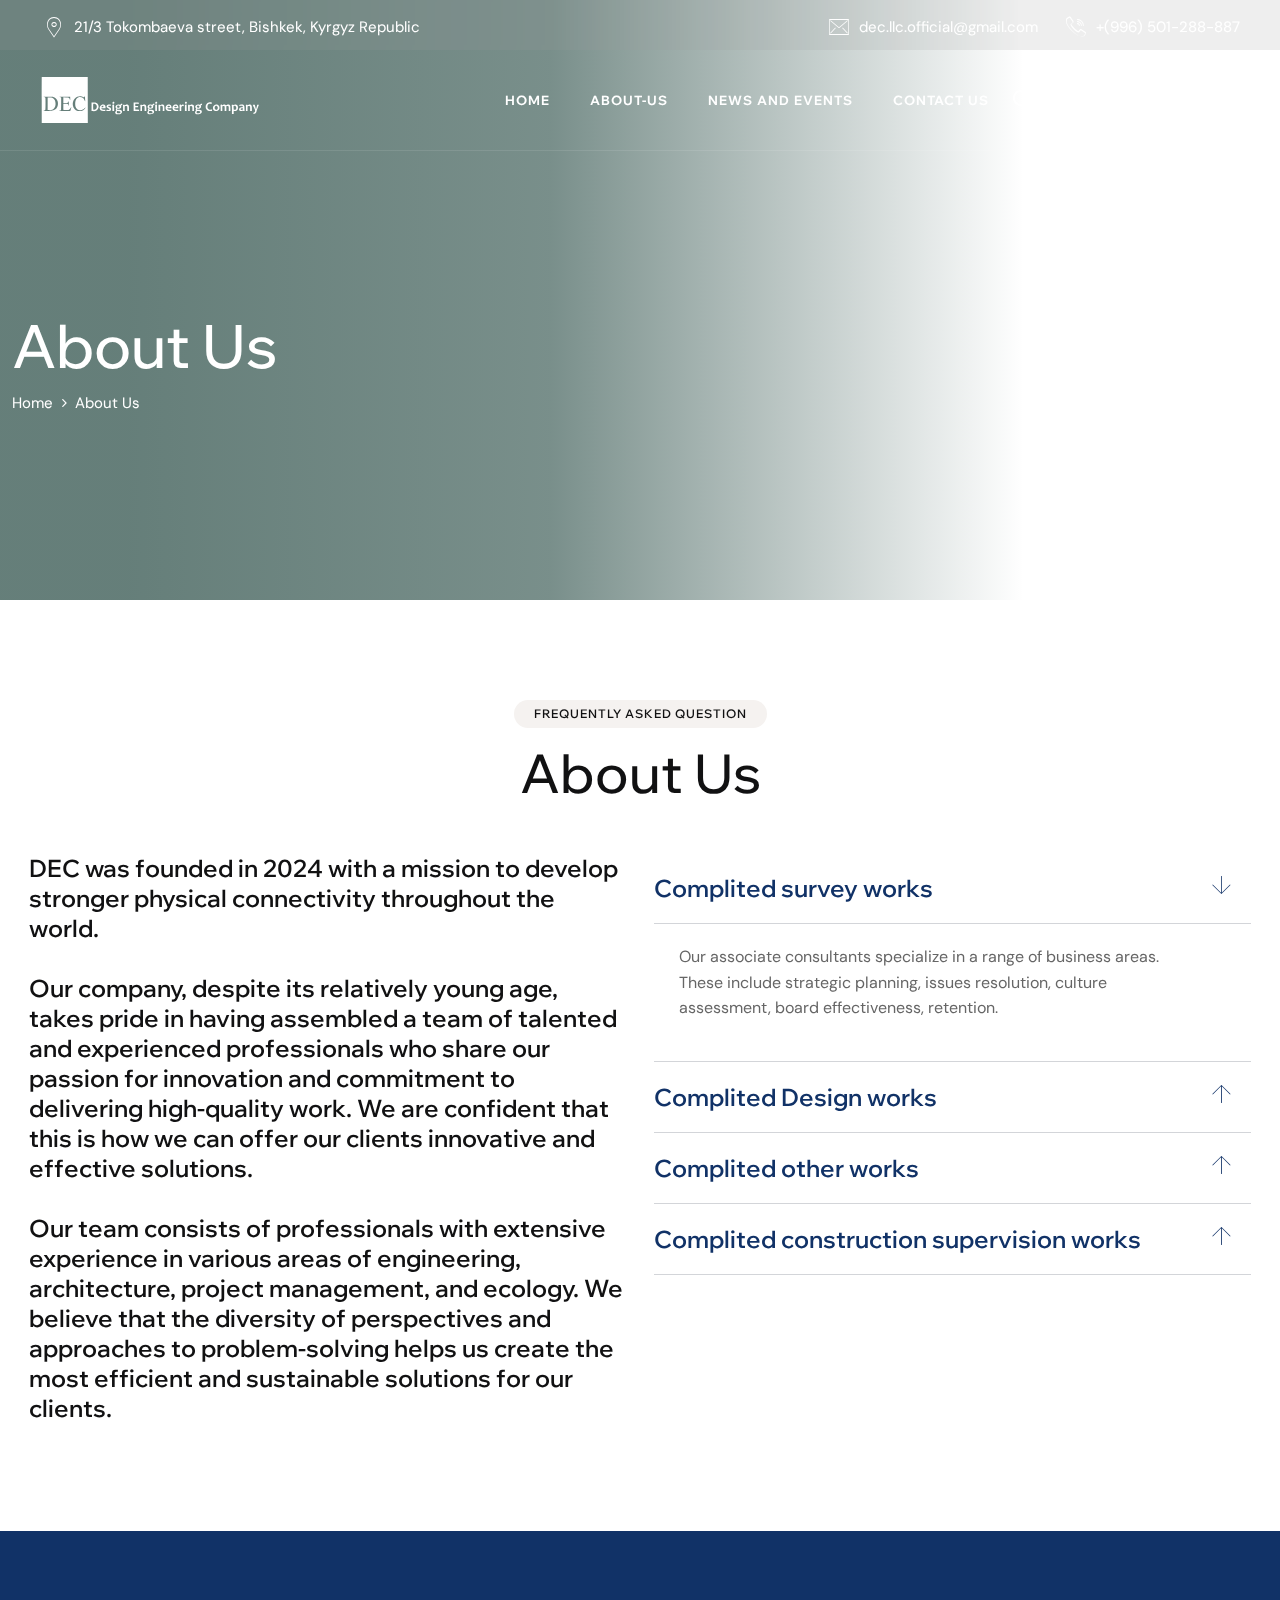
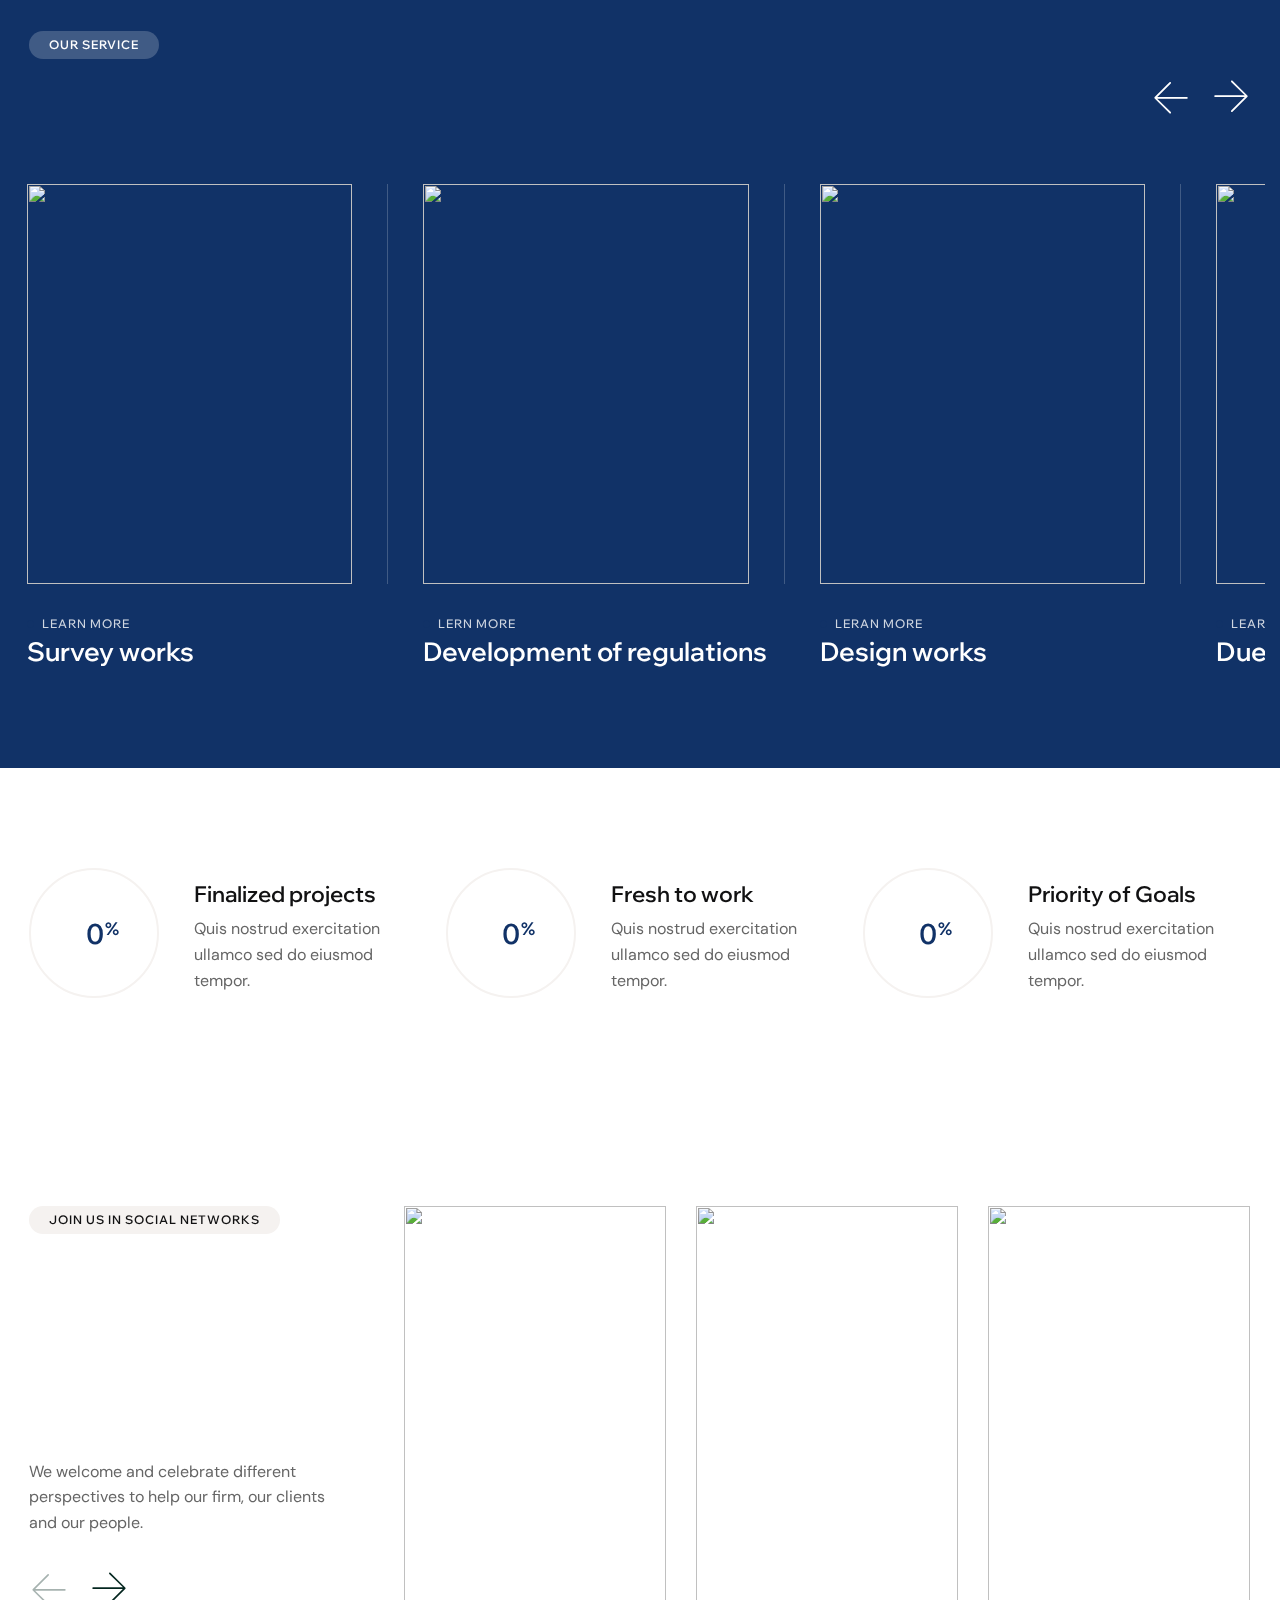
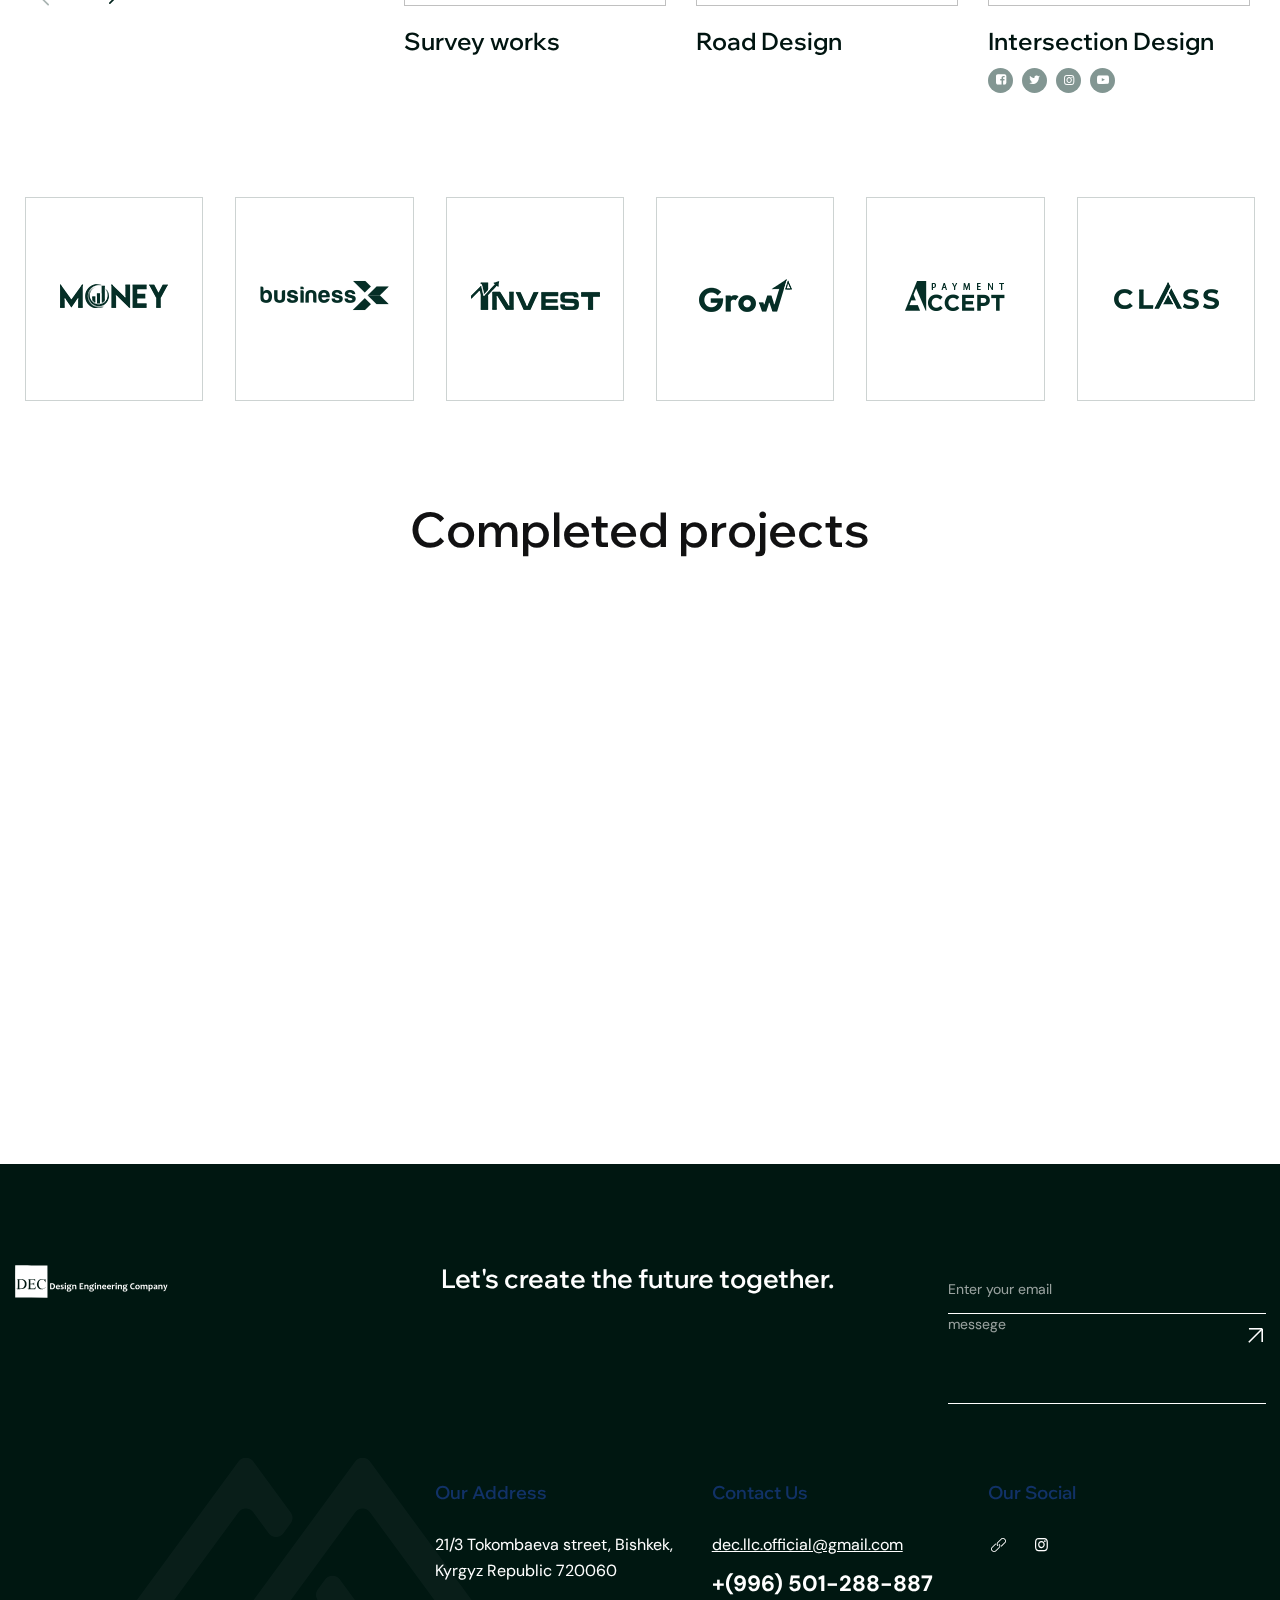
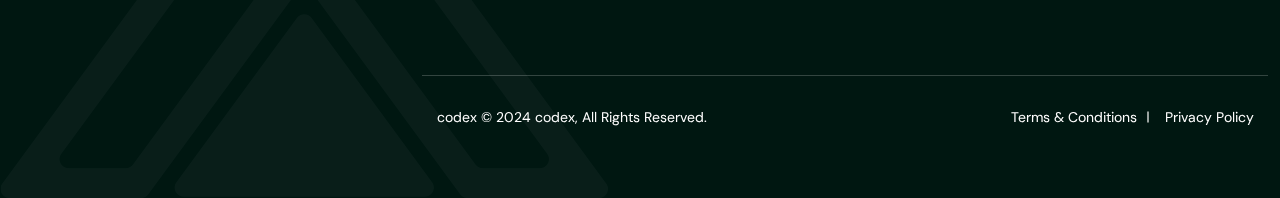
==== about-us.html @ 2e9004ec "sex" ====
<!doctype html>
<html class="no-js" lang="en">

<head>
	<meta charset="utf-8">
	<meta http-equiv="x-ua-compatible" content="ie=edge">
	<title>About Us</title>
	<meta name="robots" content="noindex, follow">
	<meta name="description" content="">
	<meta name="viewport" content="width=device-width, initial-scale=1, shrink-to-fit=no">
	<!-- Favicon -->
	<link rel="shortcut icon" type="image/x-icon" href="images/fevicon.png">
	<!-- CSS
         ============================================ -->
	<!-- Bootstrap CSS -->
	<link rel="stylesheet" href="css/bootstrap.min.css">
	<!-- Fontawesome -->
	<link rel="stylesheet" href="css/fontawesome.css">
	<!-- Flaticon -->
	<link rel="stylesheet" href="css/flaticon.css">
	<!-- optico Icons -->
	<link rel="stylesheet" href="css/pbminfotech-base-icons.css">
	<!-- Themify Icons -->
	<link rel="stylesheet" href="css/themify-icons.css">
	<!-- Slick -->
	<link rel="stylesheet" href="css/swiper.min.css">
	<!-- Magnific -->
	<link rel="stylesheet" href="css/magnific-popup.css">
	<!-- AOS -->
	<link rel="stylesheet" href="css/aos.css">
	<!-- Shortcode CSS -->
	<link rel="stylesheet" href="css/shortcode.css">
	<!-- Base CSS -->
	<link rel="stylesheet" href="css/base.css">
	<!-- Style CSS -->
	<link rel="stylesheet" href="css/style.css">
	<!-- Responsive CSS -->
	<link rel="stylesheet" href="css/responsive.css">
</head>

<body>
	<!-- Page Wrapper -->
	<div class="page-wrapper">

		<!-- Header Main Area -->
		<header class="site-header header-style-1">
			<div class="pbmit-header-overlay">
				<div class="pbmit-pre-header-wrapper pbmit-text-color-white">
					<div class="container-fluid">
						<div class="d-flex justify-content-between">
							<div class="pbmit-pre-header-left">
								<ul class="pbmit-contact-info">
									<li><i class="pbmit-base-icon-placeholder"></i>21/3 Tokombaeva street,
										Bishkek, Kyrgyz Republic </li>
								</ul>
							</div>
							<div class="pbmit-pre-header-right">
								<ul class="pbmit-contact-info">
									<li><i class="pbmit-base-icon-email"></i>dec.llc.official@gmail.com</li>
									<li><i class="pbmit-base-icon-call"></i>+(996) 501-288-887</li>
								</ul>
							</div>
						</div>
					</div>
				</div>
				<div class="pbmit-main-header-area">
					<div class="container-fluid">
						<div class="pbmit-header-content d-flex align-items-center justify-content-between">
							<div class="site-branding">
								<h1 class="site-title">
									<a href="index.html">
										<img class="logo-img" src="images/white-logo.svg" alt="Capigo">
										<img class="pbmit-responsive-logo" src="images/dark-logo.svg" alt="Capigo">
									</a>
								</h1>
							</div>
							<div class="pbmit-menuarea d-flex align-items-center">
								<div class="site-navigation">
									<nav class="main-menu navbar-expand-xl navbar-light">
										<div class="navbar-header">
											<!-- Toggle Button -->
											<button class="navbar-toggler" type="button">
												<i class="pbmit-base-icon-menu-1"></i>
											</button>
										</div>
										<div class="pbmit-mobile-menu-bg"></div>
										<div class="collapse navbar-collapse clearfix show" id="pbmit-menu">
											<div class="pbmit-menu-wrap">
												<span class="closepanel">
													<i class="pbmit-base-icon-close-circular-button-symbol"></i>
												</span>
												<ul class="navigation clearfix">
													<li>
														<a href="index.html">Home</a>
													</li>
													<li>
														<a href="about-us.html">about-us</a>
													</li>

													<li>
														<a href="index.html#">
															News and Events

														</a>
													</li>

													<li><a href="contact-us.html">Contact Us</a></li>
												</ul>
											</div>
										</div>
									</nav>
								</div>
								<div class="pbmit-right-box d-flex align-items-center">
									<div class="pbmit-header-search-btn">
										<a href="about-us.html#"><i class=" pbmit-base-icon-search-1"></i></a>
									</div>
									<div class="pbmit-button-box">
										<div class="pbmit-header-button">
											<div class="pbmit-svg-btn pbmit-ihbox-btn">
												<a href="contact-us.html" class="pbmit-btn pbmit-btn-outline">
													<span class="pbmit-header-button-text">
														Get In Touch
														<svg class="pbmit-svg-arrow" xmlns="http://www.w3.org/2000/svg"
															xmlns:xlink="http://www.w3.org/1999/xlink" x="0px" y="0px"
															width="10" height="19" viewBox="0 0 19 19"
															xml:space="preserve">
															<line x1="1" y1="18" x2="17.8" y2="1.2"></line>
															<line x1="1.2" y1="1" x2="18" y2="1"></line>
															<line x1="18" y1="17.8" x2="18" y2="1"></line>
														</svg>
													</span>
												</a>
											</div>
										</div>
									</div>
								</div>
							</div>
						</div>
					</div>
				</div>
			</div>
		</header>
		<!-- Header Main Area End Here -->

		<!-- Title Bar -->
		<div class="pbmit-title-bar-wrapper">
			<div class="container">
				<div class="pbmit-title-bar-content">
					<div class="pbmit-title-bar-content-inner">
						<h1 class="pbmit-tbar-title"> About Us</h1>
						<div class="pbmit-breadcrumb">
							<div class="pbmit-breadcrumb-inner">
								<span><a title="" href="about-us.html#" class="home"><span>Home</span></a></span>
								<span class="sep">
									<i class="pbmit-base-icon-angle-right"></i>
								</span>
								<span><span class="post-root post post-post current-item"> About Us</span></span>
							</div>
						</div>
					</div>
				</div>
			</div>
		</div>
		<!-- Title Bar End-->

		<!-- Page Content -->
		<div class="page-content">

			<!-- Ihbox -->
			<section class="section-lgx">
				<div class="container">
					<div class="pbmit-heading-subheading animation-style2 text-center">
						<h4 class="pbmit-subtitle">Frequently Asked Question</h4>
						<h2 class="pbmit-title">About Us
						</h2>
					</div>
					<div class="row">
						<div class="col-md-12 col-xl-6">
							<h5>
								DEC was founded in 2024 with a mission to develop stronger physical connectivity
								throughout the world.
								<br>
								<br>
								Our company, despite its relatively young age, takes pride in having assembled a team of
								talented and experienced professionals who share our passion for innovation and
								commitment to delivering high-quality work. We are confident that this is how we can
								offer our clients innovative and effective solutions.
								<br>
								<br>
								Our team consists of professionals with extensive experience in various areas of
								engineering, architecture, project management, and ecology. We believe that the
								diversity of perspectives and approaches to problem-solving helps us create the most
								efficient and sustainable solutions for our clients.

							</h5>
						</div>
						<div class="col-md-12 col-xl-6">
							<div class="accordion" id="accordionExample1">
								<div class="accordion-item active">
									<h2 class="accordion-header" id="heading1">
										<button class="accordion-button collapsed" type="button"
											data-bs-toggle="collapse" data-bs-target="#collapse1" aria-expanded="false"
											aria-controls="collapse1">
											<span class="pbmit-accordion-icon pbmit-accordion-icon-right">
												<span class="pbmit-accordion-icon-closed">
													<i class="pbmit-capigo-icon pbmit-capigo-icon-up-arrow"></i>
												</span>
												<span class="pbmit-accordion-icon-opened">
													<i
														class="pbmit-capigo-icon pbmit-capigo-icon-thin-download-arrow"></i>
												</span>
											</span>
											<span class="pbmit-accordion-title">
												Complited survey works
											</span>
										</button>
									</h2>
									<div id="collapse1" class="accordion-collapse collapse show"
										aria-labelledby="heading1" data-bs-parent="#accordionExample1">
										<div class="accordion-body">
											Our associate consultants specialize in a range of business areas. These
											include strategic planning, issues resolution, culture assessment, board
											effectiveness, retention.
										</div>
									</div>
								</div>
								<div class="accordion-item">
									<h2 class="accordion-header" id="heading2">
										<button class="accordion-button collapsed" type="button"
											data-bs-toggle="collapse" data-bs-target="#collapse2" aria-expanded="false"
											aria-controls="collapse2">
											<span class="pbmit-accordion-icon pbmit-accordion-icon-right">
												<span class="pbmit-accordion-icon-closed">
													<i class="pbmit-capigo-icon pbmit-capigo-icon-up-arrow"></i>
												</span>
												<span class="pbmit-accordion-icon-opened">
													<i
														class="pbmit-capigo-icon pbmit-capigo-icon-thin-download-arrow"></i>
												</span>
											</span>
											<span class="pbmit-accordion-title">
												Complited Design works
											</span>
										</button>
									</h2>
									<div id="collapse2" class="accordion-collapse collapse" aria-labelledby="heading2"
										data-bs-parent="#accordionExample1">
										<div class="accordion-body">
											Our associate consultants specialize in a range of business areas. These
											include strategic planning, issues resolution, culture assessment, board
											effectiveness, retention.
										</div>
									</div>
								</div>
								<div class="accordion-item">
									<h2 class="accordion-header" id="heading3">
										<button class="accordion-button collapsed" type="button"
											data-bs-toggle="collapse" data-bs-target="#collapse3" aria-expanded="false"
											aria-controls="collapse3">
											<span class="pbmit-accordion-icon pbmit-accordion-icon-right">
												<span class="pbmit-accordion-icon-closed">
													<i class="pbmit-capigo-icon pbmit-capigo-icon-up-arrow"></i>
												</span>
												<span class="pbmit-accordion-icon-opened">
													<i
														class="pbmit-capigo-icon pbmit-capigo-icon-thin-download-arrow"></i>
												</span>
											</span>
											<span class="pbmit-accordion-title">

												Complited other works </span>
										</button>
									</h2>
									<div id="collapse3" class="accordion-collapse collapse" aria-labelledby="heading3"
										data-bs-parent="#accordionExample1">
										<div class="accordion-body">
											Our associate consultants specialize in a range of business areas. These
											include strategic planning, issues resolution, culture assessment, board
											effectiveness, retention.
										</div>
									</div>
								</div>
								<div class="accordion-item">
									<h2 class="accordion-header" id="heading4">
										<button class="accordion-button collapsed" type="button"
											data-bs-toggle="collapse" data-bs-target="#collapse4" aria-expanded="false"
											aria-controls="collapse4">
											<span class="pbmit-accordion-icon pbmit-accordion-icon-right">
												<span class="pbmit-accordion-icon-closed">
													<i class="pbmit-capigo-icon pbmit-capigo-icon-up-arrow"></i>
												</span>
												<span class="pbmit-accordion-icon-opened">
													<i
														class="pbmit-capigo-icon pbmit-capigo-icon-thin-download-arrow"></i>
												</span>
											</span>
											<span class="pbmit-accordion-title">

												Complited construction supervision works </span>
										</button>
									</h2>
									<div id="collapse4" class="accordion-collapse collapse" aria-labelledby="heading4"
										data-bs-parent="#accordionExample1">
										<div class="accordion-body">
											Our associate consultants specialize in a range of business areas. These
											include strategic planning, issues resolution, culture assessment, board
											effectiveness, retention.
										</div>
									</div>
								</div>
							</div>
						</div>
					</div>
				</div>
			</section>
			<!-- Ihbox end -->

			<!-- About -->

			<!-- About end -->

			<!-- Service Start -->
			<section class="section-lgx pbmit-bg-color-blackish overflow-hidden">
				<div class="container pbmit-col-stretched-yes pbmit-col-right">
					<div class="row align-items-center">
						<div class="col-md-8 col-xl-6">
							<div class="pbmit-heading-subheading pbmit-text-color-white animation-style2">
								<h4 class="pbmit-subtitle">Our Service</h4>
								<h2 class="pbmit-title">What do we do?</h2>
							</div>
						</div>
						<div class="col-md-4 col-xl-6">
							<div class="service-one-arrow swiper-btn-custom d-flex flex-row-reverse"></div>
						</div>
					</div>
					<div class="pbmit-col-stretched-right">
						<div class="swiper-slider" data-arrows-class="service-one-arrow" data-loop="true"
							data-autoplay="true" data-dots="false" data-arrows="true" data-columns="3.2"
							data-margin="30" data-effect="slide">
							<div class="swiper-wrapper">
								<!-- Slide1 -->
								<article class="pbmit-service-style-1 swiper-slide">
									<div class="pbminfotech-post-item">
										<div class="pbminfotech-service-content">
											<div class="pbmit-featured-img-wrapper">
												<div class="pbmit-featured-wrapper">
													<img src="https://images.squarespace-cdn.com/content/v1/65e5aaad1cdc651ab192ca0a/c4977d37-cef2-4e46-b723-6b17049ad46b/42b761d6646d6314b3f7b877319e10d2.jpg?format=1500w"
														class="img-fluid" alt="">
												</div>
											</div>
											<div class="pbminfotech-box-content">
												<div class="pbmit-service-icon-wrapper">
													<i class="pbmit-capigo-icon pbmit-capigo-icon-global"></i>
												</div>
												<div class="pbmit-serv-cat">
													<a href="services.html" rel="tag">learn more</a>
												</div>
												<h3 class="pbmit-service-title">
													<a href="service-detail.html">Survey works</a>
												</h3>
											</div>
										</div>
									</div>
								</article>
								<!-- Slide2 -->
								<article class="pbmit-service-style-1 swiper-slide">
									<div class="pbminfotech-post-item">
										<div class="pbminfotech-service-content">
											<div class="pbmit-featured-img-wrapper">
												<div class="pbmit-featured-wrapper">
													<img src="https://images.squarespace-cdn.com/content/v1/65e5aaad1cdc651ab192ca0a/303714a6-5361-4008-bbf8-dabde7263a89/%D0%A1%D0%BD%D0%B8%D0%BC%D0%BE%D0%BA.JPG?format=1500w"
														class="img-fluid" alt="">
												</div>
											</div>
											<div class="pbminfotech-box-content">
												<div class="pbmit-service-icon-wrapper">
													<i class="pbmit-capigo-icon pbmit-capigo-icon-global"></i>
												</div>
												<div class="pbmit-serv-cat">
													<a href="services.html" rel="tag">lern more</a>
												</div>
												<h3 class="pbmit-service-title">
													<a href="service-detail.html">Development of regulations</a>
												</h3>
											</div>
										</div>
									</div>
								</article>
								<!-- Slide3 -->
								<article class="pbmit-service-style-1 swiper-slide">
									<div class="pbminfotech-post-item">
										<div class="pbminfotech-service-content">
											<div class="pbmit-featured-img-wrapper">
												<div class="pbmit-featured-wrapper">
													<img src="
													https://images.squarespace-cdn.com/content/v1/65e5aaad1cdc651ab192ca0a/a14961d6-04ef-4a90-8a16-7b9015b47481/ab73be3c4fbfc22e85c34c0a0866c105.jpg?format=1500w"
														class="img-fluid" alt="">
												</div>
											</div>
											<div class="pbminfotech-box-content">
												<div class="pbmit-service-icon-wrapper">
													<i class="pbmit-capigo-icon pbmit-capigo-icon-global"></i>
												</div>
												<div class="pbmit-serv-cat">
													<a href="services.html" rel="tag">leran more</a>
												</div>
												<h3 class="pbmit-service-title">
													<a href="service-detail.html">Design works</a>
												</h3>
											</div>
										</div>
									</div>
								</article>
								<!-- Slide4 -->
								<article class="pbmit-service-style-1 swiper-slide">
									<div class="pbminfotech-post-item">
										<div class="pbminfotech-service-content">
											<div class="pbmit-featured-img-wrapper">
												<div class="pbmit-featured-wrapper">
													<img src="
													https://images.squarespace-cdn.com/content/v1/65e5aaad1cdc651ab192ca0a/fee506da-c232-4b46-95b3-667d8f245001/%D0%A1%D0%BD%D0%B8%D0%BC%D0%BE%D0%BA.JPG?format=1500w"
														class="img-fluid" alt="">
												</div>
											</div>
											<div class="pbminfotech-box-content">
												<div class="pbmit-service-icon-wrapper">
													<i class="pbmit-capigo-icon pbmit-capigo-icon-global"></i>
												</div>
												<div class="pbmit-serv-cat">
													<a href="services.html" rel="tag">learn more</a>
												</div>
												<h3 class="pbmit-service-title">
													<a href="service-detail.html">Due diligence</a>
												</h3>
											</div>
										</div>
									</div>
								</article>
								<!-- Slide5 -->
								<article class="pbmit-service-style-1 swiper-slide">
									<div class="pbminfotech-post-item">
										<div class="pbminfotech-service-content">
											<div class="pbmit-featured-img-wrapper">
												<div class="pbmit-featured-wrapper">
													<img src="
													https://images.squarespace-cdn.com/content/v1/65e5aaad1cdc651ab192ca0a/a775d0b2-1e43-4237-a45e-654ef1e931dd/506db274ff375fb0482aa8eb93207244.jpg?format=1500w"
														class="img-fluid" alt="">
												</div>
											</div>
											<div class="pbminfotech-box-content">
												<div class="pbmit-service-icon-wrapper">
													<i class="pbmit-capigo-icon pbmit-capigo-icon-global"></i>
												</div>
												<div class="pbmit-serv-cat">
													<a href="services.html" rel="tag">learn more</a>
												</div>
												<h3 class="pbmit-service-title">
													<a href="service-detail.html">Construction Supervision</a>
												</h3>
											</div>
										</div>
									</div>
								</article>
								<!-- Slide6 -->
								<article class="pbmit-service-style-1 swiper-slide">
									<div class="pbminfotech-post-item">
										<div class="pbminfotech-service-content">
											<div class="pbmit-featured-img-wrapper">
												<div class="pbmit-featured-wrapper">
													<img src="
													https://images.squarespace-cdn.com/content/v1/65e5aaad1cdc651ab192ca0a/837ea885-c71f-4336-9ac2-14736aded519/procurement_1726963801-scaled.jpg?format=1500w"
														class="img-fluid" alt="">
												</div>
											</div>
											<div class="pbminfotech-box-content">
												<div class="pbmit-service-icon-wrapper">
													<i class="pbmit-capigo-icon pbmit-capigo-icon-global"></i>
												</div>
												<div class="pbmit-serv-cat">
													<a href="services.html" rel="tag">learn more</a>
												</div>
												<h3 class="pbmit-service-title">
													<a href="service-detail.html">Procurement support</a>
												</h3>
											</div>
										</div>
									</div>
								</article>

							</div>
						</div>
					</div>
				</div>
			</section>
			<!-- Service End -->

			<!-- Fid Start -->
			<section class="section-xl fid-three">
				<div class="container">
					<div class="row">
						<div class="col-md-4">
							<div class="pbminfotech-ele-fid-style-3 pe-xxl-5">
								<div class="pbmit-fld-contents">
									<div class="pbmit-circle-outer" data-digit="80" data-fill="#03251e"
										data-emptyfill="#f5f2f0" data-before="" data-after="<sup>%</sup>"
										data-thickness="2" data-size="130">
										<div class="pbmit-circle">
											<div class="pbmit-fid-inner">
												<span class="pbmit-fid-number"></span>
												<span class="pbmit-number-rotate numinate"
													data-appear-animation="animateDigits" data-from="0" data-to="80"
													data-interval="5" data-before="" data-before-style="" data-after=""
													data-after-style="">80</span>
												<sup>%</sup>
											</div>
										</div>
										<div class="pbmit-fid-sub">
											<h3 class="pbmit-fid-title">Finalized projects</h3>
											<div class="pbmit-heading-desc">Quis nostrud exercitation ullamco sed do
												eiusmod tempor.</div>
										</div>
									</div>
								</div>
							</div>
						</div>
						<div class="col-md-4">
							<div class="pbminfotech-ele-fid-style-3 pe-xxl-5">
								<div class="pbmit-fld-contents">
									<div class="pbmit-circle-outer" data-digit="55" data-fill="#03251e"
										data-emptyfill="#f5f2f0" data-before="" data-after="<sup>%</sup>"
										data-thickness="2" data-size="130">
										<div class="pbmit-circle">
											<div class="pbmit-fid-inner">
												<span class="pbmit-fid-number"></span>
												<span class="pbmit-number-rotate numinate"
													data-appear-animation="animateDigits" data-from="0" data-to="55"
													data-interval="5" data-before="" data-before-style="" data-after=""
													data-after-style="">55</span>
												<sup>%</sup>
											</div>
										</div>
										<div class="pbmit-fid-sub">
											<h3 class="pbmit-fid-title">Fresh to work</h3>
											<div class="pbmit-heading-desc">Quis nostrud exercitation ullamco sed do
												eiusmod tempor.</div>
										</div>
									</div>
								</div>
							</div>
						</div>
						<div class="col-md-4">
							<div class="pbminfotech-ele-fid-style-3 pe-xxl-5">
								<div class="pbmit-fld-contents">
									<div class="pbmit-circle-outer" data-digit="67" data-fill="#03251e"
										data-emptyfill="#f5f2f0" data-before="" data-after="<sup>%</sup>"
										data-thickness="2" data-size="130">
										<div class="pbmit-circle">
											<div class="pbmit-fid-inner">
												<span class="pbmit-fid-number"></span>
												<span class="pbmit-number-rotate numinate"
													data-appear-animation="animateDigits" data-from="0" data-to="67"
													data-interval="5" data-before="" data-before-style="" data-after=""
													data-after-style="">67</span>
												<sup>%</sup>
											</div>
										</div>
										<div class="pbmit-fid-sub">
											<h3 class="pbmit-fid-title">Priority of Goals</h3>
											<div class="pbmit-heading-desc">Quis nostrud exercitation ullamco sed do
												eiusmod tempor.</div>
										</div>
									</div>
								</div>
							</div>
						</div>
					</div>
				</div>
			</section>
			<!-- Fid End -->

			<!-- Team Start -->
			<section class="section-lgx team-one">
				<div class="container">
					<div class="row">
						<div class="pbmit-teambox-left col-md-4">
							<div class="pbmit-heading-subheading animation-style2">
								<h4 class="pbmit-subtitle">Join us in social networks</h4>
								<h2 class="pbmit-title">Join us in social networks</h2>
								<div class="pbmit-heading-desc">
									We welcome and celebrate different perspectives to help our firm, our clients and
									our people.
								</div>
							</div>
							<div class="team-arrow swiper-btn-custom d-inline-flex flex-row-reverse"></div>
						</div>
						<div class="pbmit-teambox-right col-md-8">
							<div class="swiper-slider" data-arrows-class="team-arrow" data-loop="false"
								data-autoplay="false" data-dots="false" data-arrows="true" data-columns="3"
								data-margin="30" data-effect="slide">
								<div class="swiper-wrapper">
									<!-- Slide1 -->
									<article class="pbmit-team-style-3 swiper-slide">
										<div class="pbminfotech-post-item">
											<div class="pbminfotech-box-content">
												<div class="pbmit-featured-img-wrapper">
													<div class="pbmit-featured-wrapper">
														<img src="
														https://images.squarespace-cdn.com/content/v1/65e5aaad1cdc651ab192ca0a/aedea3b1-8407-4fc7-b22a-d550534c8925/145d89d7e41b837d6bcbe836ca3950fc.jpg?format=1000w"
															class="img-fluid" alt="">
													</div>
												</div>
												<div class="pbmit-team-title-wapper">
													<h3 class="pbmit-team-title">
														<a href="team-member-detail.html">Survey works</a>
													</h3>
												</div>

											</div>
											<a href="team-member-detail.html" class="pbmit-link"></a>
										</div>
									</article>
									<!-- Slide2 -->
									<article class="pbmit-team-style-3 swiper-slide">
										<div class="pbminfotech-post-item">
											<div class="pbminfotech-box-content">

												<div class="pbmit-featured-img-wrapper">
													<div class="pbmit-featured-wrapper">
														<img src="https://images.squarespace-cdn.com/content/v1/65e5aaad1cdc651ab192ca0a/2677336e-fd23-4602-8f65-95d78d64298c/882814_157204617779126_1179296715_o.jpg?format=1500w
														" class="img-fluid" alt="">
													</div>
												</div>
												<div class="pbmit-team-title-wapper">
													<h3 class="pbmit-team-title">
														<a href="team-member-detail.html">Road Design</a>
													</h3>
												</div>

											</div>
											<a href="team-member-detail.html" class="pbmit-link"></a>
										</div>
									</article>
									<!-- Slide3 -->
									<article class="pbmit-team-style-3 swiper-slide">
										<div class="pbminfotech-post-item">
											<div class="pbminfotech-box-content">

												<div class="pbmit-featured-img-wrapper">
													<div class="pbmit-featured-wrapper">
														<img src="https://images.squarespace-cdn.com/content/v1/65e5aaad1cdc651ab192ca0a/f15e7638-21ca-4f60-b892-2b0f5f71775a/338859136_885209979221922_2929635289585229301_n.jpg?format=1500w
														" class="img-fluid" alt="">
													</div>
												</div>
												<div class="pbmit-team-title-wapper">
													<h3 class="pbmit-team-title">
														<a href="team-member-detail.html">Intersection Design</a>
													</h3>
												</div>
												<div class="pbminfotech-box-social-links">
													<ul class="pbmit-social-links pbmit-team-social-links">
														<li class="pbmit-social-li pbmit-social-facebook">
															<a href="index.html#" title="Facebook" target="_blank">
																<span><i
																		class="pbmit-base-icon-facebook-squared"></i></span>
															</a>
														</li>
														<li class="pbmit-social-li pbmit-social-twitter">
															<a href="index.html#" title="Twitter" target="_blank">
																<span><i class="pbmit-base-icon-twitter"></i></span>
															</a>
														</li>
														<li class="pbmit-social-li pbmit-social-instagram">
															<a href="index.html#" title="Instagram" target="_blank">
																<span><i class="pbmit-base-icon-instagram"></i></span>
															</a>
														</li>
														<li class="pbmit-social-li pbmit-social-youtube">
															<a href="index.html#" title="Youtube" target="_blank">
																<span><i
																		class="pbmit-base-icon-youtube-play"></i></span>
															</a>
														</li>
													</ul>
												</div>
											</div>
											<a href="team-member-detail.html" class="pbmit-link"></a>
										</div>
									</article>
									<!-- Slide4 -->
									<article class="pbmit-team-style-3 swiper-slide">
										<div class="pbminfotech-post-item">
											<div class="pbminfotech-box-content">

												<div class="pbmit-featured-img-wrapper">
													<div class="pbmit-featured-wrapper">
														<img src="https://images.squarespace-cdn.com/content/v1/65e5aaad1cdc651ab192ca0a/b0d9e643-9a4f-4f02-acc5-9120af323163/1653946676832.jpeg?format=1000w
														" class="img-fluid" alt="">
													</div>
												</div>
												<div class="pbmit-team-title-wapper">
													<h3 class="pbmit-team-title">
														<a href="team-member-detail.html">Procurement support</a>
													</h3>
												</div>

											</div>
											<a href="team-member-detail.html" class="pbmit-link"></a>
										</div>
									</article>
									<!-- Slide5 -->
									<article class="pbmit-team-style-3 swiper-slide">
										<div class="pbminfotech-post-item">
											<div class="pbminfotech-box-content">

												<div class="pbmit-featured-img-wrapper">
													<div class="pbmit-featured-wrapper">
														<img src="https://images.squarespace-cdn.com/content/v1/65e5aaad1cdc651ab192ca0a/2e823528-0429-4ece-a687-581af8599fb2/Snapinsta.app_338447238_164583379836522_3759117872437386243_n_1080.jpg?format=750w
														" class="img-fluid" alt="">
													</div>
												</div>
												<div class="pbmit-team-title-wapper">
													<h3 class="pbmit-team-title">
														<a href="team-member-detail.html">Construction supervision</a>
													</h3>
												</div>

											</div>
											<a href="team-member-detail.html" class="pbmit-link"></a>
										</div>
									</article>

								</div>
							</div>
						</div>
					</div>
				</div>
			</section>
			<!-- Team End -->

			<!-- Client Start -->
			<section class="section-lgb">
				<div class="container-fluid ps-4 pe-4">
					<div class="swiper-slider" data-loop="true" data-autoplay="false" data-dots="false"
						data-arrows="false" data-columns="6" data-margin="30" data-effect="slide">
						<div class="swiper-wrapper">
							<!-- Slide1 -->
							<article class="pbmit-client-style-1 swiper-slide">
								<div class="pbmit-client-content">
									<div class="pbmit-client-wrapper pbmit-client-with-hover-img">
										<h4 class="pbmit-hide">Client 06</h4>
										<div class="pbmit-client-hover-img">
											<img src="images/client/client-global-01.png" alt="">
										</div>
										<div class="pbmit-featured-img-wrapper">
											<div class="pbmit-featured-wrapper">
												<img src="images/client/client-dark-01.png" class="img-fluid" alt="">
											</div>
										</div>
									</div>
								</div>
							</article>
							<!-- Slide2 -->
							<article class="pbmit-client-style-1 swiper-slide">
								<div class="pbmit-client-content">
									<div class="pbmit-client-wrapper pbmit-client-with-hover-img">
										<h4 class="pbmit-hide">Client 06</h4>
										<div class="pbmit-client-hover-img">
											<img src="images/client/client-global-02.png" alt="">
										</div>
										<div class="pbmit-featured-img-wrapper">
											<div class="pbmit-featured-wrapper">
												<img src="images/client/client-dark-02.png" class="img-fluid" alt="">
											</div>
										</div>
									</div>
								</div>
							</article>
							<!-- Slide3 -->
							<article class="pbmit-client-style-1 swiper-slide">
								<div class="pbmit-client-content">
									<div class="pbmit-client-wrapper pbmit-client-with-hover-img">
										<h4 class="pbmit-hide">Client 06</h4>
										<div class="pbmit-client-hover-img">
											<img src="images/client/client-global-03.png" alt="">
										</div>
										<div class="pbmit-featured-img-wrapper">
											<div class="pbmit-featured-wrapper">
												<img src="images/client/client-dark-03.png" class="img-fluid" alt="">
											</div>
										</div>
									</div>
								</div>
							</article>
							<!-- Slide4 -->
							<article class="pbmit-client-style-1 swiper-slide">
								<div class="pbmit-client-content">
									<div class="pbmit-client-wrapper pbmit-client-with-hover-img">
										<h4 class="pbmit-hide">Client 06</h4>
										<div class="pbmit-client-hover-img">
											<img src="images/client/client-global-04.png" alt="">
										</div>
										<div class="pbmit-featured-img-wrapper">
											<div class="pbmit-featured-wrapper">
												<img src="images/client/client-dark-04.png" class="img-fluid" alt="">
											</div>
										</div>
									</div>
								</div>
							</article>
							<!-- Slide5 -->
							<article class="pbmit-client-style-1 swiper-slide">
								<div class="pbmit-client-content">
									<div class="pbmit-client-wrapper pbmit-client-with-hover-img">
										<h4 class="pbmit-hide">Client 06</h4>
										<div class="pbmit-client-hover-img">
											<img src="images/client/client-global-05.png" alt="">
										</div>
										<div class="pbmit-featured-img-wrapper">
											<div class="pbmit-featured-wrapper">
												<img src="images/client/client-dark-05.png" class="img-fluid" alt="">
											</div>
										</div>
									</div>
								</div>
							</article>
							<!-- Slide6 -->
							<article class="pbmit-client-style-1 swiper-slide">
								<div class="pbmit-client-content">
									<div class="pbmit-client-wrapper pbmit-client-with-hover-img">
										<h4 class="pbmit-hide">Client 06</h4>
										<div class="pbmit-client-hover-img">
											<img src="images/client/client-global-06.png" alt="">
										</div>
										<div class="pbmit-featured-img-wrapper">
											<div class="pbmit-featured-wrapper">
												<img src="images/client/client-dark-06.png" class="img-fluid" alt="">
											</div>
										</div>
									</div>
								</div>
							</article>
						</div>
					</div>
				</div>
			</section>
			<!-- Client End -->

			<!-- Testimonial Start -->

			<section class="overflow-hidden">
				<h1 style="text-align: center;">Completed projects

				</h1>
				<div class="container pbmit-col-stretched-yes pbmit-col-right">
					<div class="fid-one-bg fid-bg-area">
						<div style="background: url(https://images.squarespace-cdn.com/content/v1/65e5aaad1cdc651ab192ca0a/7c67e7a0-b642-42bd-95a3-8e41e2f021ef/Karta.jpg?format=2500w);"
							class="pbmit-col-stretched-right">
							<div class="fid-style-box">
								<div class="pbminfotech-ele-fid-style-4 pbmit-text-color-white">
									<div class="pbmit-fld-contents">

									</div>
								</div>
							</div>
						</div>
					</div>
				</div>
			</section>
			<!-- Testimonial End -->
		</div>
		<!-- Page Content End -->

		<!-- footer -->
		<footer class="site-footer pbmit-text-color-white">
			<div class="pbmit-footer-big-area-wrapper">
				<div class="container">
					<div class="row">
						<div class="col-xl-4 col-lg-3 col-md-6">
							<div class="pbmit-footer-logo">
								<img src="images/white-logo.svg" class="img-fluid" alt="">
							</div>
						</div>
						<div class="pbmit-footer-left col-xl-4 col-lg-5 col-md-6">
							<h3>Let's create the future together.</h3>
						</div>
						<div class="col-xl-4 col-lg-4 col-md-6">
							<form>
								<div class="pbmit-footer-newsletter">
									<input type="email" class="form-control" name="EMAIL"
										placeholder="Enter your email">
									<textarea class="form-control" placeholder="messege" name="" id=""></textarea>
									<button class="pbmit-svg-btn">
										<svg class="pbmit-svg-arrow" xmlns="http://www.w3.org/2000/svg"
											xmlns:xlink="http://www.w3.org/1999/xlink" x="0px" y="0px" width="10"
											height="19" viewBox="0 0 19 19" xml:space="preserve">
											<line x1="1" y1="18" x2="17.8" y2="1.2"></line>
											<line x1="1.2" y1="1" x2="18" y2="1"></line>
											<line x1="18" y1="17.8" x2="18" y2="1"></line>
										</svg>
									</button>
								</div>
							</form>
						</div>
					</div>
				</div>
			</div>
			<div class="pbmit-footer-main-area">
				<div class="container">
					<div class="pbmit-footer-widget-area">
						<div class="container">
							<div class="row g-2">
								<div class="col-md-4">
									<div class="widget">
										<h2 class="widget-title">Our address</h2>
										<div class="pbmit-contact-widget-lines">
											21/3 Tokombaeva street,
											Bishkek, Kyrgyz Republic 720060
										</div>
									</div>
								</div>
								<div class="col-md-4 pbmit-footer-widget-col-2">
									<div class="widget">
										<h2 class="widget-title">Contact Us</h2>
										<div class="pbmit-contact-widget-lines">
											<div class="pbmit-contact-widget-phone">
												+(996) 501-288-887
											</div>
											<div class="pbmit-contact-widget-email">
												dec.llc.official@gmail.com
											</div>
										</div>
									</div>
								</div>
								<div class="col-md-4">
									<div class="widget">
										<h2 class="widget-title">Our Social</h2>
										<div class="textwidget">
											<ul class="pbmit-social-links">

												<li class="pbmit-social-li pbmit-social-twitter">
													<a title="Twitter"
														href="https://api.whatsapp.com/qr/KNW6UFPPRI3IO1?autoload=1&app_absent=0"
														target="_blank" rel="noopener">
														<span><i class="pbmit-base-icon-link"></i></span>
													</a>
												</li>
												<li class="pbmit-social-li pbmit-social-instagram">
													<a title="Instagram" href="https://www.instagram.com/dec_llc.kg/"
														target="_blank" rel="noopener">
														<span><i class="pbmit-base-icon-instagram"></i></span>
													</a>
												</li>
											</ul>
										</div>
									</div>
								</div>
							</div>
						</div>
					</div>
					<div class="pbmit-footer-text-area">
						<div class="container">
							<div class="pbmit-footer-text-inner">
								<div class="row">
									<div class="col-md-6">
										<div class="pbmit-footer-copyright-text-area">
											codex © 2024 <a href="index.html#">codex</a>, All Rights
											Reserved.
										</div>
									</div>
									<div class="col-md-6">
										<div class=" pbmit-footer-menu-area">
											<ul>
												<li><a href="index.html#">Terms & Conditions</a></li>
												<li><a href="index.html#">Privacy Policy</a></li>
											</ul>
										</div>
									</div>
								</div>
							</div>
						</div>
					</div>
				</div>
			</div>
		</footer>
		<!-- footer End -->

		<!-- Search Box Start Here -->
		<div class="pbmit-search-overlay">
			<div class="pbmit-icon-close">
				<svg class="qodef-svg--close qodef-m" xmlns="http://www.w3.org/2000/svg" width="28.163" height="28.163"
					viewBox="0 0 26.163 26.163">
					<rect width="36" height="1" transform="translate(0.707) rotate(45)"></rect>
					<rect width="36" height="1" transform="translate(0 25.456) rotate(-45)"></rect>
				</svg>
			</div>
			<div class="pbmit-search-outer">
				<form class="pbmit-site-searchform">
					<input type="search" class="form-control field searchform-s" name="s" placeholder="Search …">
					<button type="submit"></button>
				</form>
			</div>
		</div>
		<!-- Search Box End Here -->

		<!-- Scroll To Top -->
		<div class="pbmit-progress-wrap">
			<svg class="pbmit-progress-circle svg-content" width="100%" height="100%" viewBox="-1 -1 102 102">
				<path d="M50,1 a49,49 0 0,1 0,98 a49,49 0 0,1 0,-98"></path>
			</svg>
		</div>
		<!-- Scroll To Top End -->

	</div>
	<!-- Page Wrapper End -->

	<!-- JS 
        ============================================ -->
	<!-- jQuery JS -->
	<script src="js/jquery.min.js"></script>
	<!-- Popper JS -->
	<script src="js/popper.min.js"></script>
	<!-- Bootstrap JS -->
	<script src="js/bootstrap.min.js"></script>
	<!-- jquery Waypoints JS -->
	<script src="js/jquery.waypoints.min.js"></script>
	<!-- jquery Appear JS -->
	<script src="js/jquery.appear.js"></script>
	<!-- Numinate JS -->
	<script src="js/numinate.min.js"></script>
	<!-- Slick JS -->
	<script src="js/swiper.min.js"></script>
	<!-- Magnific JS -->
	<script src="js/jquery.magnific-popup.min.js"></script>
	<!-- Circle Progress JS -->
	<script src="js/circle-progress.js"></script>
	<!-- countdown JS -->
	<script src="js/jquery.countdown.min.js"></script>
	<!-- AOS -->
	<script src="js/aos.js"></script>
	<!-- GSAP -->
	<script src='js/gsap.js'></script>
	<!-- Scroll Trigger -->
	<script src='js/ScrollTrigger.js'></script>
	<!-- Split Text -->
	<script src='js/SplitText.js'></script>
	<!-- Cursor JS -->
	<script src="js/cursor.js"></script>
	<!-- Magnetic -->
	<script src='js/magnetic.js'></script>
	<!-- GSAP Animation -->
	<script src='js/gsap-animation.js'></script>
	<!-- Scripts JS -->
	<script src="js/scripts.js"></script>

</body>

</html>
---- css/flaticon.css ----
@font-face {
	font-family: "flaticon";
	src: url("../fonts/flaticon.ttf%3F7570edc53adf4a8945d8b15fdd594174") format("truetype"),
url("../fonts/flaticon.woff%3F7570edc53adf4a8945d8b15fdd594174") format("woff"),
url("../fonts/flaticon.woff2%3F7570edc53adf4a8945d8b15fdd594174") format("woff2"),
url("../fonts/flaticon.eot%3F7570edc53adf4a8945d8b15fdd594174") format("embedded-opentype"),
url("../fonts/flaticon.svg%3F7570edc53adf4a8945d8b15fdd594174") format("svg");
}

i[class^="flaticon-"]:before, 
i[class*="pbmit-capigo-icon-"]:before {
	font-family: "flaticon" !important;
	font-style: normal;
	font-weight: normal !important;
	font-variant: normal;
	text-transform: none;
	line-height: normal;
	-webkit-font-smoothing: antialiased;
	-moz-osx-font-smoothing: grayscale;
}

.pbmit-capigo-icon-hand:before {
	content: "\f101";
}
.pbmit-capigo-icon-head:before {
	content: "\f102";
}
.pbmit-capigo-icon-investment:before {
	content: "\f103";
}
.pbmit-capigo-icon-umbrella:before {
	content: "\f104";
}
.pbmit-capigo-icon-saving:before {
	content: "\f105";
}
.pbmit-capigo-icon-dollar-coin:before {
	content: "\f106";
}
.pbmit-capigo-icon-idea:before {
	content: "\f107";
}
.pbmit-capigo-icon-saving-1:before {
	content: "\f108";
}
.pbmit-capigo-icon-coins:before {
	content: "\f109";
}
.pbmit-capigo-icon-coin:before {
	content: "\f10a";
}
.pbmit-capigo-icon-tag:before {
	content: "\f10b";
}
.pbmit-capigo-icon-shield:before {
	content: "\f10c";
}
.pbmit-capigo-icon-credit-card:before {
	content: "\f10d";
}
.pbmit-capigo-icon-book:before {
	content: "\f10e";
}
.pbmit-capigo-icon-chat:before {
	content: "\f10f";
}
.pbmit-capigo-icon-pencil:before {
	content: "\f110";
}
.pbmit-capigo-icon-presentation:before {
	content: "\f111";
}
.pbmit-capigo-icon-bitcoin:before {
	content: "\f112";
}
.pbmit-capigo-icon-dustbin:before {
	content: "\f113";
}
.pbmit-capigo-icon-exchange:before {
	content: "\f114";
}
.pbmit-capigo-icon-money-bag:before {
	content: "\f115";
}
.pbmit-capigo-icon-tax:before {
	content: "\f116";
}
.pbmit-capigo-icon-medal:before {
	content: "\f117";
}
.pbmit-capigo-icon-wallet:before {
	content: "\f118";
}
.pbmit-capigo-icon-pie-chart:before {
	content: "\f119";
}
.pbmit-capigo-icon-book-1:before {
	content: "\f11a";
}
.pbmit-capigo-icon-web-cam:before {
	content: "\f11b";
}
.pbmit-capigo-icon-email:before {
	content: "\f11c";
}
.pbmit-capigo-icon-document:before {
	content: "\f11d";
}
.pbmit-capigo-icon-location:before {
	content: "\f11e";
}
.pbmit-capigo-icon-world:before {
	content: "\f11f";
}
.pbmit-capigo-icon-startup:before {
	content: "\f120";
}
.pbmit-capigo-icon-man:before {
	content: "\f121";
}
.pbmit-capigo-icon-bank:before {
	content: "\f122";
}
.pbmit-capigo-icon-plant-pot:before {
	content: "\f123";
}
.pbmit-capigo-icon-setting:before {
	content: "\f124";
}
.pbmit-capigo-icon-call-center:before {
	content: "\f125";
}
.pbmit-capigo-icon-user:before {
	content: "\f126";
}
.pbmit-capigo-icon-pie-chart-1:before {
	content: "\f127";
}
.pbmit-capigo-icon-setting-1:before {
	content: "\f128";
}
.pbmit-capigo-icon-hand-1:before {
	content: "\f129";
}
.pbmit-capigo-icon-online-banking:before {
	content: "\f12a";
}
.pbmit-capigo-icon-head-1:before {
	content: "\f12b";
}
.pbmit-capigo-icon-globe:before {
	content: "\f12c";
}
.pbmit-capigo-icon-certificate:before {
	content: "\f12d";
}
.pbmit-capigo-icon-clipboard:before {
	content: "\f12e";
}
.pbmit-capigo-icon-think:before {
	content: "\f12f";
}
.pbmit-capigo-icon-global:before {
	content: "\f130";
}
.pbmit-capigo-icon-global-network:before {
	content: "\f131";
}
.pbmit-capigo-icon-video-call:before {
	content: "\f132";
}
.pbmit-capigo-icon-light-bulb:before {
	content: "\f133";
}
.pbmit-capigo-icon-paper:before {
	content: "\f134";
}
.pbmit-capigo-icon-team:before {
	content: "\f135";
}
.pbmit-capigo-icon-magnifying-glass:before {
	content: "\f136";
}
.pbmit-capigo-icon-profile-picture:before {
	content: "\f137";
}
.pbmit-capigo-icon-network:before {
	content: "\f138";
}
.pbmit-capigo-icon-video-call-1:before {
	content: "\f139";
}
.pbmit-capigo-icon-energy:before {
	content: "\f13a";
}
.pbmit-capigo-icon-shield-1:before {
	content: "\f13b";
}
.pbmit-capigo-icon-pie-graph:before {
	content: "\f13c";
}
.pbmit-capigo-icon-laptop:before {
	content: "\f13d";
}
.pbmit-capigo-icon-trophy:before {
	content: "\f13e";
}
.pbmit-capigo-icon-paper-1:before {
	content: "\f13f";
}
.pbmit-capigo-icon-support:before {
	content: "\f140";
}
.pbmit-capigo-icon-business-trip:before {
	content: "\f141";
}
.pbmit-capigo-icon-gold-bars:before {
	content: "\f142";
}
.pbmit-capigo-icon-rocket:before {
	content: "\f143";
}
.pbmit-capigo-icon-laptop-1:before {
	content: "\f144";
}
.pbmit-capigo-icon-left-arrow:before {
	content: "\f145";
}
.pbmit-capigo-icon-right-arrow:before {
	content: "\f146";
}
.pbmit-capigo-icon-quote:before {
	content: "\f147";
}
.pbmit-capigo-icon-up-arrow:before {
	content: "\f148";
}
.pbmit-capigo-icon-thin-download-arrow:before {
	content: "\f149";
}
.pbmit-capigo-icon-tick:before {
	content: "\f14a";
}
.pbmit-capigo-icon-laptop-screen:before {
	content: "\f14b";
}
.pbmit-capigo-icon-email-1:before {
	content: "\f14c";
}
.pbmit-capigo-icon-location-1:before {
	content: "\f14d";
}
.pbmit-capigo-icon-phone-call:before {
	content: "\f14e";
}
.pbmit-capigo-icon-calendar:before {
	content: "\f14f";
}
.pbmit-capigo-icon-bar-chart:before {
	content: "\f150";
}
---- css/pbminfotech-base-icons.css ----
@charset "UTF-8";
@font-face {
  font-family: 'pbminfotech-base-icons';
  src: url('../fonts/pbminfotech-base-icons.eot%3F11059985');
  src: url('../fonts/pbminfotech-base-icons.eot%3F11059985') format('embedded-opentype'),
	   url('../fonts/pbminfotech-base-icons.woff2%3F11059985') format('woff2'),
	   url('../fonts/pbminfotech-base-icons.woff%3F11059985') format('woff'),
	   url('../fonts/pbminfotech-base-icons.ttf%3F11059985') format('truetype'),
	   url('../fonts/pbminfotech-base-icons.svg%3F11059985') format('svg');
  font-weight: normal;
  font-style: normal;
}
/* Chrome hack: SVG is rendered more smooth in Windozze. 100% magic, uncomment if you need it. */
/* Note, that will break hinting! In other OS-es font will be not as sharp as it could be */
/*
@media screen and (-webkit-min-device-pixel-ratio:0) {
  @font-face {
	font-family: 'pbminfotech-base-icons';
	src: url('../font/pbminfotech-base-icons.svg?11059985#pbminfotech-base-icons') format('svg');
  }
}
*/
[class^="pbmit-base-icon-"]:before, [class*=" pbmit-base-icon-"]:before {
  font-family: "pbminfotech-base-icons";
  font-style: normal;
  font-weight: normal;
  speak: never;

  display: inline-block;
  text-decoration: inherit;
  width: 1em;
  margin-right: .2em;
  text-align: center;
  /* opacity: .8; */

  /* For safety - reset parent styles, that can break glyph codes*/
  font-variant: normal;
  text-transform: none;

  /* fix buttons height, for twitter bootstrap */
  line-height: 1em;

  /* Animation center compensation - margins should be symmetric */
  /* remove if not needed */
  margin-left: .2em;

  /* you can be more comfortable with increased icons size */
  /* font-size: 120%; */

  /* Font smoothing. That was taken from TWBS */
  -webkit-font-smoothing: antialiased;
  -moz-osx-font-smoothing: grayscale;

  /* Uncomment for 3D effect */
  /* text-shadow: 1px 1px 1px rgba(127, 127, 127, 0.3); */
}

.pbmit-base-icon-d1:before { content: '\e800'; } /* '' */
.pbmit-base-icon-chat:before { content: '\e801'; } /* '' */
.pbmit-base-icon-calendar:before { content: '\e802'; } /* '' */
.pbmit-base-icon-heart:before { content: '\e803'; } /* '' */
.pbmit-base-icon-link:before { content: '\e804'; } /* '' */
.pbmit-base-icon-quote:before { content: '\e805'; } /* '' */
.pbmit-base-icon-right-open:before { content: '\e806'; } /* '' */
.pbmit-base-icon-left-open:before { content: '\e807'; } /* '' */
.pbmit-base-icon-user:before { content: '\e808'; } /* '' */
.pbmit-base-icon-chat-1:before { content: '\e809'; } /* '' */
.pbmit-base-icon-folder-open:before { content: '\e80a'; } /* '' */
.pbmit-base-icon-tags:before { content: '\e80b'; } /* '' */
.pbmit-base-icon-tumbler:before { content: '\e80c'; } /* '' */
.pbmit-base-icon-search-1:before { content: '\e80d'; } /* '' */
.pbmit-base-icon-location:before { content: '\e80e'; } /* '' */
.pbmit-base-icon-right-big:before { content: '\e80f'; } /* '' */
.pbmit-base-icon-left-quote:before { content: '\e810'; } /* '' */
.pbmit-base-icon-down-open-big:before { content: '\e811'; } /* '' */
.pbmit-base-icon-up-open-big:before { content: '\e812'; } /* '' */
.pbmit-base-icon-cancel:before { content: '\e813'; } /* '' */
.pbmit-base-icon-angle-right:before { content: '\e814'; } /* '' */
.pbmit-base-icon-arrow-right:before { content: '\e815'; } /* '' */
.pbmit-base-icon-aside:before { content: '\e816'; } /* '' */
.pbmit-base-icon-music:before { content: '\e817'; } /* '' */
.pbmit-base-icon-plus:before { content: '\e818'; } /* '' */
.pbmit-base-icon-videocam:before { content: '\e819'; } /* '' */
.pbmit-base-icon-link-1:before { content: '\e81a'; } /* '' */
.pbmit-base-icon-gallery:before { content: '\e81b'; } /* '' */
.pbmit-base-icon-right-small:before { content: '\e81c'; } /* '' */
.pbmit-base-icon-left-small:before { content: '\e81d'; } /* '' */
.pbmit-base-icon-angle-left:before { content: '\e81e'; } /* '' */
.pbmit-base-icon-arrow-left:before { content: '\e81f'; } /* '' */
.pbmit-base-icon-form:before { content: '\e820'; } /* '' */
.pbmit-base-icon-method-draw-image:before { content: '\e821'; } /* '' */
.pbmit-base-icon-marker:before { content: '\e822'; } /* '' */
.pbmit-base-icon-contact:before { content: '\e823'; } /* '' */
.pbmit-base-icon-supermarket-1:before { content: '\e824'; } /* '' */
.pbmit-base-icon-supermarket:before { content: '\e825'; } /* '' */
.pbmit-base-icon-shopping-bag-1:before { content: '\e826'; } /* '' */
.pbmit-base-icon-shopping-bag:before { content: '\e827'; } /* '' */
.pbmit-base-icon-shopping-basket:before { content: '\e828'; } /* '' */
.pbmit-base-icon-menu-1:before { content: '\e829'; } /* '' */
.pbmit-base-icon-arrow-right-1:before { content: '\e82a'; } /* '' */
.pbmit-base-icon-call:before { content: '\e82b'; } /* '' */
.pbmit-base-icon-align-left:before { content: '\e82c'; } /* '' */
.pbmit-base-icon-right-arrow:before { content: '\e82d'; } /* '' */
.pbmit-base-icon-testimonial:before { content: '\e82e'; } /* '' */
.pbmit-base-icon-arrow:before { content: '\e82f'; } /* '' */
.pbmit-base-icon-sticky:before { content: '\e830'; } /* '' */
.pbmit-base-icon-pin-outline:before { content: '\e831'; } /* '' */
.pbmit-base-icon-clock:before { content: '\e832'; } /* '' */
.pbmit-base-icon-phone:before { content: '\e833'; } /* '' */
.pbmit-base-icon-curve-arrow:before { content: '\e834'; } /* '' */
.pbmit-base-icon-placeholder:before { content: '\e835'; } /* '' */
.pbmit-base-icon-clock-1:before { content: '\e836'; } /* '' */
.pbmit-base-icon-email:before { content: '\e837'; } /* '' */
.pbmit-base-icon-user-1:before { content: '\e838'; } /* '' */
.pbmit-base-icon-doctor-stethoscope:before { content: '\e839'; } /* '' */
.pbmit-base-icon-right-arrow-1:before { content: '\e83a'; } /* '' */
.pbmit-base-icon-supermarket-2:before { content: '\e83b'; } /* '' */
.pbmit-base-icon-speech-bubble:before { content: '\e83c'; } /* '' */
.pbmit-base-icon-appointment:before { content: '\e83d'; } /* '' */
.pbmit-base-icon-shopping-cart:before { content: '\e83e'; } /* '' */
.pbmit-base-icon-quote-1:before { content: '\e83f'; } /* '' */
.pbmit-base-icon-chat-2:before { content: '\e840'; } /* '' */
.pbmit-base-icon-letter:before { content: '\e841'; } /* '' */
.pbmit-base-icon-placeholder-1:before { content: '\e842'; } /* '' */
.pbmit-base-icon-star:before { content: '\e843'; } /* '' */
.pbmit-base-icon-calendar-1:before { content: '\e844'; } /* '' */
.pbmit-base-icon-share:before { content: '\e845'; } /* '' */
.pbmit-base-icon-left-arrow:before { content: '\e846'; } /* '' */
.pbmit-base-icon-right-arrow-2:before { content: '\e847'; } /* '' */
.pbmit-base-icon-chat-bubble:before { content: '\e848'; } /* '' */
.pbmit-base-icon-bookmark:before { content: '\e849'; } /* '' */
.pbmit-base-icon-chat-bubble-1:before { content: '\e84a'; } /* '' */
.pbmit-base-icon-phone-volume-solid:before { content: '\e84b'; } /* '' */
.pbmit-base-icon-heart-empty:before { content: '\e84c'; } /* '' */
.pbmit-base-icon-check-solid:before { content: '\e84d'; } /* '' */
.pbmit-base-icon-left-arrow-1:before { content: '\e84e'; } /* '' */
.pbmit-base-icon-next:before { content: '\e84f'; } /* '' */
.pbmit-base-icon-square-dot-:before { content: '\e850'; } /* '' */
.pbmit-base-icon-cart:before { content: '\e851'; } /* '' */
.pbmit-base-icon-calendar-alt-solid:before { content: '\e852'; } /* '' */
.pbmit-base-icon-call-1:before { content: '\e853'; } /* '' */
.pbmit-base-icon-location-1:before { content: '\e854'; } /* '' */
.pbmit-base-icon-forward:before { content: '\e855'; } /* '' */
.pbmit-base-icon-pin:before { content: '\e856'; } /* '' */
.pbmit-base-icon-long-arrow-alt-right-solid:before { content: '\e857'; } /* '' */
.pbmit-base-icon-plus-symbol-button:before { content: '\e858'; } /* '' */
.pbmit-base-icon-left-dir:before { content: '\e859'; } /* '' */
.pbmit-base-icon-right-dir:before { content: '\e85a'; } /* '' */
.pbmit-base-icon-phone-call:before { content: '\e85b'; } /* '' */
.pbmit-base-icon-tick:before { content: '\e85c'; } /* '' */
.pbmit-base-icon-quote-2:before { content: '\e85d'; } /* '' */
.pbmit-base-icon-comment-alt:before { content: '\e85e'; } /* '' */
.pbmit-base-icon-comment:before { content: '\e85f'; } /* '' */
.pbmit-base-icon-close-circular-button-symbol:before { content: '\e860'; } /* '' */
.pbmit-base-icon-check-mark-1:before { content: '\e861'; } /* '' */
.pbmit-base-icon-download-solid:before { content: '\e862'; } /* '' */
.pbmit-base-icon-news:before { content: '\e863'; } /* '' */
.pbmit-base-icon-left-quote-1:before { content: '\e864'; } /* '' */
.pbmit-base-icon-calendar-2:before { content: '\e865'; } /* '' */
.pbmit-base-icon-user-2:before { content: '\e866'; } /* '' */
.pbmit-base-icon-chat-3:before { content: '\e867'; } /* '' */
.pbmit-base-icon-doc:before { content: '\e868'; } /* '' */
.pbmit-base-icon-file:before { content: '\e869'; } /* '' */
.pbmit-base-icon-arroba:before { content: '\e86a'; } /* '' */
.pbmit-base-icon-quote-4:before { content: '\e86b'; } /* '' */
.pbmit-base-icon-right-arrow-3:before { content: '\e86c'; } /* '' */
.pbmit-base-icon-dot:before { content: '\e86d'; } /* '' */
.pbmit-base-icon-dot-1:before { content: '\e86e'; } /* '' */
.pbmit-base-icon-record:before { content: '\e86f'; } /* '' */
.pbmit-base-icon-quote-5:before { content: '\e870'; } /* '' */
.pbmit-base-icon-rhombus:before { content: '\e871'; } /* '' */
.pbmit-base-icon-check-mark:before { content: '\e872'; } /* '' */
.pbmit-base-icon-down-arrow:before { content: '\e873'; } /* '' */
.pbmit-base-icon-document:before { content: '\e874'; } /* '' */
.pbmit-base-icon-quotes:before { content: '\e875'; } /* '' */
.pbmit-base-icon-right-chevron:before { content: '\e876'; } /* '' */
.pbmit-base-icon-back:before { content: '\e877'; } /* '' */
.pbmit-base-icon-blocks-with-angled-cuts-1:before { content: '\e878'; } /* '' */
.pbmit-base-icon-reply-1:before { content: '\e879'; } /* '' */
.pbmit-base-icon-alarm-clock:before { content: '\e87a'; } /* '' */
.pbmit-base-icon-calendar-3:before { content: '\e87b'; } /* '' */
.pbmit-base-icon-user-3:before { content: '\e87c'; } /* '' */
.pbmit-base-icon-play-button:before { content: '\e87d'; } /* '' */
.pbmit-base-icon-quote-3:before { content: '\e87e'; } /* '' */
.pbmit-base-icon-shopping-bag-1:before { content: '\e87f'; } /* '' */
.pbmit-base-icon-right-chevron-2:before { content: '\e880'; } /* '' */
.pbmit-base-icon-exclamation:before { content: '\e881'; } /* '' */
.pbmit-base-icon-warning:before { content: '\e882'; } /* '' */
.pbmit-base-icon-up-arrow:before { content: '\e883'; } /* '' */
.pbmit-base-icon-chevron-right-solid:before { content: '\e884'; } /* '' */
.pbmit-base-icon-phone-auricular-and-clock-delivery-symbol:before { content: '\e885'; } /* '' */
.pbmit-base-icon-quote-6:before { content: '\e886'; } /* '' */
.pbmit-base-icon-pointed-star:before { content: '\e887'; } /* '' */
.pbmit-base-icon-cardiogram:before { content: '\e888'; } /* '' */
.pbmit-base-icon-pdf-file-format-symbol:before { content: '\e889'; } /* '' */
.pbmit-base-icon-approved:before { content: '\e88a'; } /* '' */
.pbmit-base-icon-call-2:before { content: '\e88b'; } /* '' */
.pbmit-base-icon-shopping-cart-1:before { content: '\e88c'; } /* '' */
.pbmit-base-icon-tick-1:before { content: '\e88d'; } /* '' */
.pbmit-base-icon-quote-7:before { content: '\e88e'; } /* '' */
.pbmit-base-icon-asterisk:before { content: '\e88f'; } /* '' */
.pbmit-base-icon-bag:before { content: '\e890'; } /* '' */
.pbmit-base-icon-right-arrow-4:before { content: '\e891'; } /* '' */
.pbmit-base-icon-user-1:before { content: '\e8b8'; } /* '' */
.pbmit-base-icon-pencil:before { content: '\e8b9'; } /* '' */
.pbmit-base-icon-clock-2:before { content: '\e8c4'; } /* '' */
.pbmit-base-icon-check-square-regular:before { content: '\e8cf'; } /* '' */
.pbmit-base-icon-registered-solid:before { content: '\e8d0'; } /* '' */
.pbmit-base-icon-twitter:before { content: '\f099'; } /* '' */
.pbmit-base-icon-right-circled:before { content: '\f0a9'; } /* '' */
.pbmit-base-icon-menu-2:before { content: '\f0c9'; } /* '' */
.pbmit-base-icon-gplus:before { content: '\f0d5'; } /* '' */
.pbmit-base-icon-mail-alt:before { content: '\f0e0'; } /* '' */
.pbmit-base-icon-comment-empty:before { content: '\f0e5'; } /* '' */
.pbmit-base-icon-chat-empty:before { content: '\f0e6'; } /* '' */
.pbmit-base-icon-angle-double-right:before { content: '\f101'; } /* '' */
.pbmit-base-icon-reply:before { content: '\f112'; } /* '' */
.pbmit-base-icon-folder-open-empty:before { content: '\f115'; } /* '' */
.pbmit-base-icon-ok-squared:before { content: '\f14a'; } /* '' */
.pbmit-base-icon-youtube-play:before { content: '\f16a'; } /* '' */
.pbmit-base-icon-instagram:before { content: '\f16d'; } /* '' */
.pbmit-base-icon-flickr:before { content: '\f16e'; } /* '' */
.pbmit-base-icon-paper-plane:before { content: '\f1d8'; } /* '' */
.pbmit-base-icon-pinterest:before { content: '\f231'; } /* '' */
.pbmit-base-icon-vimeo-1:before { content: '\f27d'; } /* '' */
.pbmit-base-icon-reddit:before { content: '\f281'; } /* '' */
.pbmit-base-icon-user-circle:before { content: '\f2bd'; } /* '' */
.pbmit-base-icon-facebook-squared:before { content: '\f308'; } /* '' */
.pbmit-base-icon-linkedin-squared:before { content: '\f30c'; } /* '' */
.pbmit-base-icon-comment-1:before { content: '\f4ac'; } /* '' */
.pbmit-base-icon-search:before { content: '📥'; } /* '\1f4e5' */
---- css/themify-icons.css ----
@font-face {
	font-family: 'themify';
	src:url('../fonts/themify.eot%3F-fvbane');
	src:url('../fonts/themify.eot%3F') format('embedded-opentype'),
		url('../fonts/themify.woff%3F-fvbane') format('woff'),
		url('../fonts/themify.ttf%3F-fvbane') format('truetype'),
		url('../fonts/themify.svg%3F-fvbane') format('svg');
	font-weight: normal;
	font-style: normal;
}

[class^="ti-"], [class*=" ti-"] {
	font-family: 'themify';
	speak: none;
	font-style: normal;
	font-weight: normal;
	font-variant: normal;
	text-transform: none;
	line-height: 1;

	/* Better Font Rendering =========== */
	-webkit-font-smoothing: antialiased;
	-moz-osx-font-smoothing: grayscale;
}

.ti-wand:before {
	content: "\e600";
}
.ti-volume:before {
	content: "\e601";
}
.ti-user:before {
	content: "\e602";
}
.ti-unlock:before {
	content: "\e603";
}
.ti-unlink:before {
	content: "\e604";
}
.ti-trash:before {
	content: "\e605";
}
.ti-thought:before {
	content: "\e606";
}
.ti-target:before {
	content: "\e607";
}
.ti-tag:before {
	content: "\e608";
}
.ti-tablet:before {
	content: "\e609";
}
.ti-star:before {
	content: "\e60a";
}
.ti-spray:before {
	content: "\e60b";
}
.ti-signal:before {
	content: "\e60c";
}
.ti-shopping-cart:before {
	content: "\e60d";
}
.ti-shopping-cart-full:before {
	content: "\e60e";
}
.ti-settings:before {
	content: "\e60f";
}
.ti-search:before {
	content: "\e610";
}
.ti-zoom-in:before {
	content: "\e611";
}
.ti-zoom-out:before {
	content: "\e612";
}
.ti-cut:before {
	content: "\e613";
}
.ti-ruler:before {
	content: "\e614";
}
.ti-ruler-pencil:before {
	content: "\e615";
}
.ti-ruler-alt:before {
	content: "\e616";
}
.ti-bookmark:before {
	content: "\e617";
}
.ti-bookmark-alt:before {
	content: "\e618";
}
.ti-reload:before {
	content: "\e619";
}
.ti-plus:before {
	content: "\e61a";
}
.ti-pin:before {
	content: "\e61b";
}
.ti-pencil:before {
	content: "\e61c";
}
.ti-pencil-alt:before {
	content: "\e61d";
}
.ti-paint-roller:before {
	content: "\e61e";
}
.ti-paint-bucket:before {
	content: "\e61f";
}
.ti-na:before {
	content: "\e620";
}
.ti-mobile:before {
	content: "\e621";
}
.ti-minus:before {
	content: "\e622";
}
.ti-medall:before {
	content: "\e623";
}
.ti-medall-alt:before {
	content: "\e624";
}
.ti-marker:before {
	content: "\e625";
}
.ti-marker-alt:before {
	content: "\e626";
}
.ti-arrow-up:before {
	content: "\e627";
}
.ti-arrow-right:before {
	content: "\e628";
}
.ti-arrow-left:before {
	content: "\e629";
}
.ti-arrow-down:before {
	content: "\e62a";
}
.ti-lock:before {
	content: "\e62b";
}
.ti-location-arrow:before {
	content: "\e62c";
}
.ti-link:before {
	content: "\e62d";
}
.ti-layout:before {
	content: "\e62e";
}
.ti-layers:before {
	content: "\e62f";
}
.ti-layers-alt:before {
	content: "\e630";
}
.ti-key:before {
	content: "\e631";
}
.ti-import:before {
	content: "\e632";
}
.ti-image:before {
	content: "\e633";
}
.ti-heart:before {
	content: "\e634";
}
.ti-heart-broken:before {
	content: "\e635";
}
.ti-hand-stop:before {
	content: "\e636";
}
.ti-hand-open:before {
	content: "\e637";
}
.ti-hand-drag:before {
	content: "\e638";
}
.ti-folder:before {
	content: "\e639";
}
.ti-flag:before {
	content: "\e63a";
}
.ti-flag-alt:before {
	content: "\e63b";
}
.ti-flag-alt-2:before {
	content: "\e63c";
}
.ti-eye:before {
	content: "\e63d";
}
.ti-export:before {
	content: "\e63e";
}
.ti-exchange-vertical:before {
	content: "\e63f";
}
.ti-desktop:before {
	content: "\e640";
}
.ti-cup:before {
	content: "\e641";
}
.ti-crown:before {
	content: "\e642";
}
.ti-comments:before {
	content: "\e643";
}
.ti-comment:before {
	content: "\e644";
}
.ti-comment-alt:before {
	content: "\e645";
}
.ti-close:before {
	content: "\e646";
}
.ti-clip:before {
	content: "\e647";
}
.ti-angle-up:before {
	content: "\e648";
}
.ti-angle-right:before {
	content: "\e649";
}
.ti-angle-left:before {
	content: "\e64a";
}
.ti-angle-down:before {
	content: "\e64b";
}
.ti-check:before {
	content: "\e64c";
}
.ti-check-box:before {
	content: "\e64d";
}
.ti-camera:before {
	content: "\e64e";
}
.ti-announcement:before {
	content: "\e64f";
}
.ti-brush:before {
	content: "\e650";
}
.ti-briefcase:before {
	content: "\e651";
}
.ti-bolt:before {
	content: "\e652";
}
.ti-bolt-alt:before {
	content: "\e653";
}
.ti-blackboard:before {
	content: "\e654";
}
.ti-bag:before {
	content: "\e655";
}
.ti-move:before {
	content: "\e656";
}
.ti-arrows-vertical:before {
	content: "\e657";
}
.ti-arrows-horizontal:before {
	content: "\e658";
}
.ti-fullscreen:before {
	content: "\e659";
}
.ti-arrow-top-right:before {
	content: "\e65a";
}
.ti-arrow-top-left:before {
	content: "\e65b";
}
.ti-arrow-circle-up:before {
	content: "\e65c";
}
.ti-arrow-circle-right:before {
	content: "\e65d";
}
.ti-arrow-circle-left:before {
	content: "\e65e";
}
.ti-arrow-circle-down:before {
	content: "\e65f";
}
.ti-angle-double-up:before {
	content: "\e660";
}
.ti-angle-double-right:before {
	content: "\e661";
}
.ti-angle-double-left:before {
	content: "\e662";
}
.ti-angle-double-down:before {
	content: "\e663";
}
.ti-zip:before {
	content: "\e664";
}
.ti-world:before {
	content: "\e665";
}
.ti-wheelchair:before {
	content: "\e666";
}
.ti-view-list:before {
	content: "\e667";
}
.ti-view-list-alt:before {
	content: "\e668";
}
.ti-view-grid:before {
	content: "\e669";
}
.ti-uppercase:before {
	content: "\e66a";
}
.ti-upload:before {
	content: "\e66b";
}
.ti-underline:before {
	content: "\e66c";
}
.ti-truck:before {
	content: "\e66d";
}
.ti-timer:before {
	content: "\e66e";
}
.ti-ticket:before {
	content: "\e66f";
}
.ti-thumb-up:before {
	content: "\e670";
}
.ti-thumb-down:before {
	content: "\e671";
}
.ti-text:before {
	content: "\e672";
}
.ti-stats-up:before {
	content: "\e673";
}
.ti-stats-down:before {
	content: "\e674";
}
.ti-split-v:before {
	content: "\e675";
}
.ti-split-h:before {
	content: "\e676";
}
.ti-smallcap:before {
	content: "\e677";
}
.ti-shine:before {
	content: "\e678";
}
.ti-shift-right:before {
	content: "\e679";
}
.ti-shift-left:before {
	content: "\e67a";
}
.ti-shield:before {
	content: "\e67b";
}
.ti-notepad:before {
	content: "\e67c";
}
.ti-server:before {
	content: "\e67d";
}
.ti-quote-right:before {
	content: "\e67e";
}
.ti-quote-left:before {
	content: "\e67f";
}
.ti-pulse:before {
	content: "\e680";
}
.ti-printer:before {
	content: "\e681";
}
.ti-power-off:before {
	content: "\e682";
}
.ti-plug:before {
	content: "\e683";
}
.ti-pie-chart:before {
	content: "\e684";
}
.ti-paragraph:before {
	content: "\e685";
}
.ti-panel:before {
	content: "\e686";
}
.ti-package:before {
	content: "\e687";
}
.ti-music:before {
	content: "\e688";
}
.ti-music-alt:before {
	content: "\e689";
}
.ti-mouse:before {
	content: "\e68a";
}
.ti-mouse-alt:before {
	content: "\e68b";
}
.ti-money:before {
	content: "\e68c";
}
.ti-microphone:before {
	content: "\e68d";
}
.ti-menu:before {
	content: "\e68e";
}
.ti-menu-alt:before {
	content: "\e68f";
}
.ti-map:before {
	content: "\e690";
}
.ti-map-alt:before {
	content: "\e691";
}
.ti-loop:before {
	content: "\e692";
}
.ti-location-pin:before {
	content: "\e693";
}
.ti-list:before {
	content: "\e694";
}
.ti-light-bulb:before {
	content: "\e695";
}
.ti-Italic:before {
	content: "\e696";
}
.ti-info:before {
	content: "\e697";
}
.ti-infinite:before {
	content: "\e698";
}
.ti-id-badge:before {
	content: "\e699";
}
.ti-hummer:before {
	content: "\e69a";
}
.ti-home:before {
	content: "\e69b";
}
.ti-help:before {
	content: "\e69c";
}
.ti-headphone:before {
	content: "\e69d";
}
.ti-harddrives:before {
	content: "\e69e";
}
.ti-harddrive:before {
	content: "\e69f";
}
.ti-gift:before {
	content: "\e6a0";
}
.ti-game:before {
	content: "\e6a1";
}
.ti-filter:before {
	content: "\e6a2";
}
.ti-files:before {
	content: "\e6a3";
}
.ti-file:before {
	content: "\e6a4";
}
.ti-eraser:before {
	content: "\e6a5";
}
.ti-envelope:before {
	content: "\e6a6";
}
.ti-download:before {
	content: "\e6a7";
}
.ti-direction:before {
	content: "\e6a8";
}
.ti-direction-alt:before {
	content: "\e6a9";
}
.ti-dashboard:before {
	content: "\e6aa";
}
.ti-control-stop:before {
	content: "\e6ab";
}
.ti-control-shuffle:before {
	content: "\e6ac";
}
.ti-control-play:before {
	content: "\e6ad";
}
.ti-control-pause:before {
	content: "\e6ae";
}
.ti-control-forward:before {
	content: "\e6af";
}
.ti-control-backward:before {
	content: "\e6b0";
}
.ti-cloud:before {
	content: "\e6b1";
}
.ti-cloud-up:before {
	content: "\e6b2";
}
.ti-cloud-down:before {
	content: "\e6b3";
}
.ti-clipboard:before {
	content: "\e6b4";
}
.ti-car:before {
	content: "\e6b5";
}
.ti-calendar:before {
	content: "\e6b6";
}
.ti-book:before {
	content: "\e6b7";
}
.ti-bell:before {
	content: "\e6b8";
}
.ti-basketball:before {
	content: "\e6b9";
}
.ti-bar-chart:before {
	content: "\e6ba";
}
.ti-bar-chart-alt:before {
	content: "\e6bb";
}
.ti-back-right:before {
	content: "\e6bc";
}
.ti-back-left:before {
	content: "\e6bd";
}
.ti-arrows-corner:before {
	content: "\e6be";
}
.ti-archive:before {
	content: "\e6bf";
}
.ti-anchor:before {
	content: "\e6c0";
}
.ti-align-right:before {
	content: "\e6c1";
}
.ti-align-left:before {
	content: "\e6c2";
}
.ti-align-justify:before {
	content: "\e6c3";
}
.ti-align-center:before {
	content: "\e6c4";
}
.ti-alert:before {
	content: "\e6c5";
}
.ti-alarm-clock:before {
	content: "\e6c6";
}
.ti-agenda:before {
	content: "\e6c7";
}
.ti-write:before {
	content: "\e6c8";
}
.ti-window:before {
	content: "\e6c9";
}
.ti-widgetized:before {
	content: "\e6ca";
}
.ti-widget:before {
	content: "\e6cb";
}
.ti-widget-alt:before {
	content: "\e6cc";
}
.ti-wallet:before {
	content: "\e6cd";
}
.ti-video-clapper:before {
	content: "\e6ce";
}
.ti-video-camera:before {
	content: "\e6cf";
}
.ti-vector:before {
	content: "\e6d0";
}
.ti-themify-logo:before {
	content: "\e6d1";
}
.ti-themify-favicon:before {
	content: "\e6d2";
}
.ti-themify-favicon-alt:before {
	content: "\e6d3";
}
.ti-support:before {
	content: "\e6d4";
}
.ti-stamp:before {
	content: "\e6d5";
}
.ti-split-v-alt:before {
	content: "\e6d6";
}
.ti-slice:before {
	content: "\e6d7";
}
.ti-shortcode:before {
	content: "\e6d8";
}
.ti-shift-right-alt:before {
	content: "\e6d9";
}
.ti-shift-left-alt:before {
	content: "\e6da";
}
.ti-ruler-alt-2:before {
	content: "\e6db";
}
.ti-receipt:before {
	content: "\e6dc";
}
.ti-pin2:before {
	content: "\e6dd";
}
.ti-pin-alt:before {
	content: "\e6de";
}
.ti-pencil-alt2:before {
	content: "\e6df";
}
.ti-palette:before {
	content: "\e6e0";
}
.ti-more:before {
	content: "\e6e1";
}
.ti-more-alt:before {
	content: "\e6e2";
}
.ti-microphone-alt:before {
	content: "\e6e3";
}
.ti-magnet:before {
	content: "\e6e4";
}
.ti-line-double:before {
	content: "\e6e5";
}
.ti-line-dotted:before {
	content: "\e6e6";
}
.ti-line-dashed:before {
	content: "\e6e7";
}
.ti-layout-width-full:before {
	content: "\e6e8";
}
.ti-layout-width-default:before {
	content: "\e6e9";
}
.ti-layout-width-default-alt:before {
	content: "\e6ea";
}
.ti-layout-tab:before {
	content: "\e6eb";
}
.ti-layout-tab-window:before {
	content: "\e6ec";
}
.ti-layout-tab-v:before {
	content: "\e6ed";
}
.ti-layout-tab-min:before {
	content: "\e6ee";
}
.ti-layout-slider:before {
	content: "\e6ef";
}
.ti-layout-slider-alt:before {
	content: "\e6f0";
}
.ti-layout-sidebar-right:before {
	content: "\e6f1";
}
.ti-layout-sidebar-none:before {
	content: "\e6f2";
}
.ti-layout-sidebar-left:before {
	content: "\e6f3";
}
.ti-layout-placeholder:before {
	content: "\e6f4";
}
.ti-layout-menu:before {
	content: "\e6f5";
}
.ti-layout-menu-v:before {
	content: "\e6f6";
}
.ti-layout-menu-separated:before {
	content: "\e6f7";
}
.ti-layout-menu-full:before {
	content: "\e6f8";
}
.ti-layout-media-right-alt:before {
	content: "\e6f9";
}
.ti-layout-media-right:before {
	content: "\e6fa";
}
.ti-layout-media-overlay:before {
	content: "\e6fb";
}
.ti-layout-media-overlay-alt:before {
	content: "\e6fc";
}
.ti-layout-media-overlay-alt-2:before {
	content: "\e6fd";
}
.ti-layout-media-left-alt:before {
	content: "\e6fe";
}
.ti-layout-media-left:before {
	content: "\e6ff";
}
.ti-layout-media-center-alt:before {
	content: "\e700";
}
.ti-layout-media-center:before {
	content: "\e701";
}
.ti-layout-list-thumb:before {
	content: "\e702";
}
.ti-layout-list-thumb-alt:before {
	content: "\e703";
}
.ti-layout-list-post:before {
	content: "\e704";
}
.ti-layout-list-large-image:before {
	content: "\e705";
}
.ti-layout-line-solid:before {
	content: "\e706";
}
.ti-layout-grid4:before {
	content: "\e707";
}
.ti-layout-grid3:before {
	content: "\e708";
}
.ti-layout-grid2:before {
	content: "\e709";
}
.ti-layout-grid2-thumb:before {
	content: "\e70a";
}
.ti-layout-cta-right:before {
	content: "\e70b";
}
.ti-layout-cta-left:before {
	content: "\e70c";
}
.ti-layout-cta-center:before {
	content: "\e70d";
}
.ti-layout-cta-btn-right:before {
	content: "\e70e";
}
.ti-layout-cta-btn-left:before {
	content: "\e70f";
}
.ti-layout-column4:before {
	content: "\e710";
}
.ti-layout-column3:before {
	content: "\e711";
}
.ti-layout-column2:before {
	content: "\e712";
}
.ti-layout-accordion-separated:before {
	content: "\e713";
}
.ti-layout-accordion-merged:before {
	content: "\e714";
}
.ti-layout-accordion-list:before {
	content: "\e715";
}
.ti-ink-pen:before {
	content: "\e716";
}
.ti-info-alt:before {
	content: "\e717";
}
.ti-help-alt:before {
	content: "\e718";
}
.ti-headphone-alt:before {
	content: "\e719";
}
.ti-hand-point-up:before {
	content: "\e71a";
}
.ti-hand-point-right:before {
	content: "\e71b";
}
.ti-hand-point-left:before {
	content: "\e71c";
}
.ti-hand-point-down:before {
	content: "\e71d";
}
.ti-gallery:before {
	content: "\e71e";
}
.ti-face-smile:before {
	content: "\e71f";
}
.ti-face-sad:before {
	content: "\e720";
}
.ti-credit-card:before {
	content: "\e721";
}
.ti-control-skip-forward:before {
	content: "\e722";
}
.ti-control-skip-backward:before {
	content: "\e723";
}
.ti-control-record:before {
	content: "\e724";
}
.ti-control-eject:before {
	content: "\e725";
}
.ti-comments-smiley:before {
	content: "\e726";
}
.ti-brush-alt:before {
	content: "\e727";
}
.ti-youtube:before {
	content: "\e728";
}
.ti-vimeo:before {
	content: "\e729";
}
.ti-twitter:before {
	content: "\e72a";
}
.ti-time:before {
	content: "\e72b";
}
.ti-tumblr:before {
	content: "\e72c";
}
.ti-skype:before {
	content: "\e72d";
}
.ti-share:before {
	content: "\e72e";
}
.ti-share-alt:before {
	content: "\e72f";
}
.ti-rocket:before {
	content: "\e730";
}
.ti-pinterest:before {
	content: "\e731";
}
.ti-new-window:before {
	content: "\e732";
}
.ti-microsoft:before {
	content: "\e733";
}
.ti-list-ol:before {
	content: "\e734";
}
.ti-linkedin:before {
	content: "\e735";
}
.ti-layout-sidebar-2:before {
	content: "\e736";
}
.ti-layout-grid4-alt:before {
	content: "\e737";
}
.ti-layout-grid3-alt:before {
	content: "\e738";
}
.ti-layout-grid2-alt:before {
	content: "\e739";
}
.ti-layout-column4-alt:before {
	content: "\e73a";
}
.ti-layout-column3-alt:before {
	content: "\e73b";
}
.ti-layout-column2-alt:before {
	content: "\e73c";
}
.ti-instagram:before {
	content: "\e73d";
}
.ti-google:before {
	content: "\e73e";
}
.ti-github:before {
	content: "\e73f";
}
.ti-flickr:before {
	content: "\e740";
}
.ti-facebook:before {
	content: "\e741";
}
.ti-dropbox:before {
	content: "\e742";
}
.ti-dribbble:before {
	content: "\e743";
}
.ti-apple:before {
	content: "\e744";
}
.ti-android:before {
	content: "\e745";
}
.ti-save:before {
	content: "\e746";
}
.ti-save-alt:before {
	content: "\e747";
}
.ti-yahoo:before {
	content: "\e748";
}
.ti-wordpress:before {
	content: "\e749";
}
.ti-vimeo-alt:before {
	content: "\e74a";
}
.ti-twitter-alt:before {
	content: "\e74b";
}
.ti-tumblr-alt:before {
	content: "\e74c";
}
.ti-trello:before {
	content: "\e74d";
}
.ti-stack-overflow:before {
	content: "\e74e";
}
.ti-soundcloud:before {
	content: "\e74f";
}
.ti-sharethis:before {
	content: "\e750";
}
.ti-sharethis-alt:before {
	content: "\e751";
}
.ti-reddit:before {
	content: "\e752";
}
.ti-pinterest-alt:before {
	content: "\e753";
}
.ti-microsoft-alt:before {
	content: "\e754";
}
.ti-linux:before {
	content: "\e755";
}
.ti-jsfiddle:before {
	content: "\e756";
}
.ti-joomla:before {
	content: "\e757";
}
.ti-html5:before {
	content: "\e758";
}
.ti-flickr-alt:before {
	content: "\e759";
}
.ti-email:before {
	content: "\e75a";
}
.ti-drupal:before {
	content: "\e75b";
}
.ti-dropbox-alt:before {
	content: "\e75c";
}
.ti-css3:before {
	content: "\e75d";
}
.ti-rss:before {
	content: "\e75e";
}
.ti-rss-alt:before {
	content: "\e75f";
}
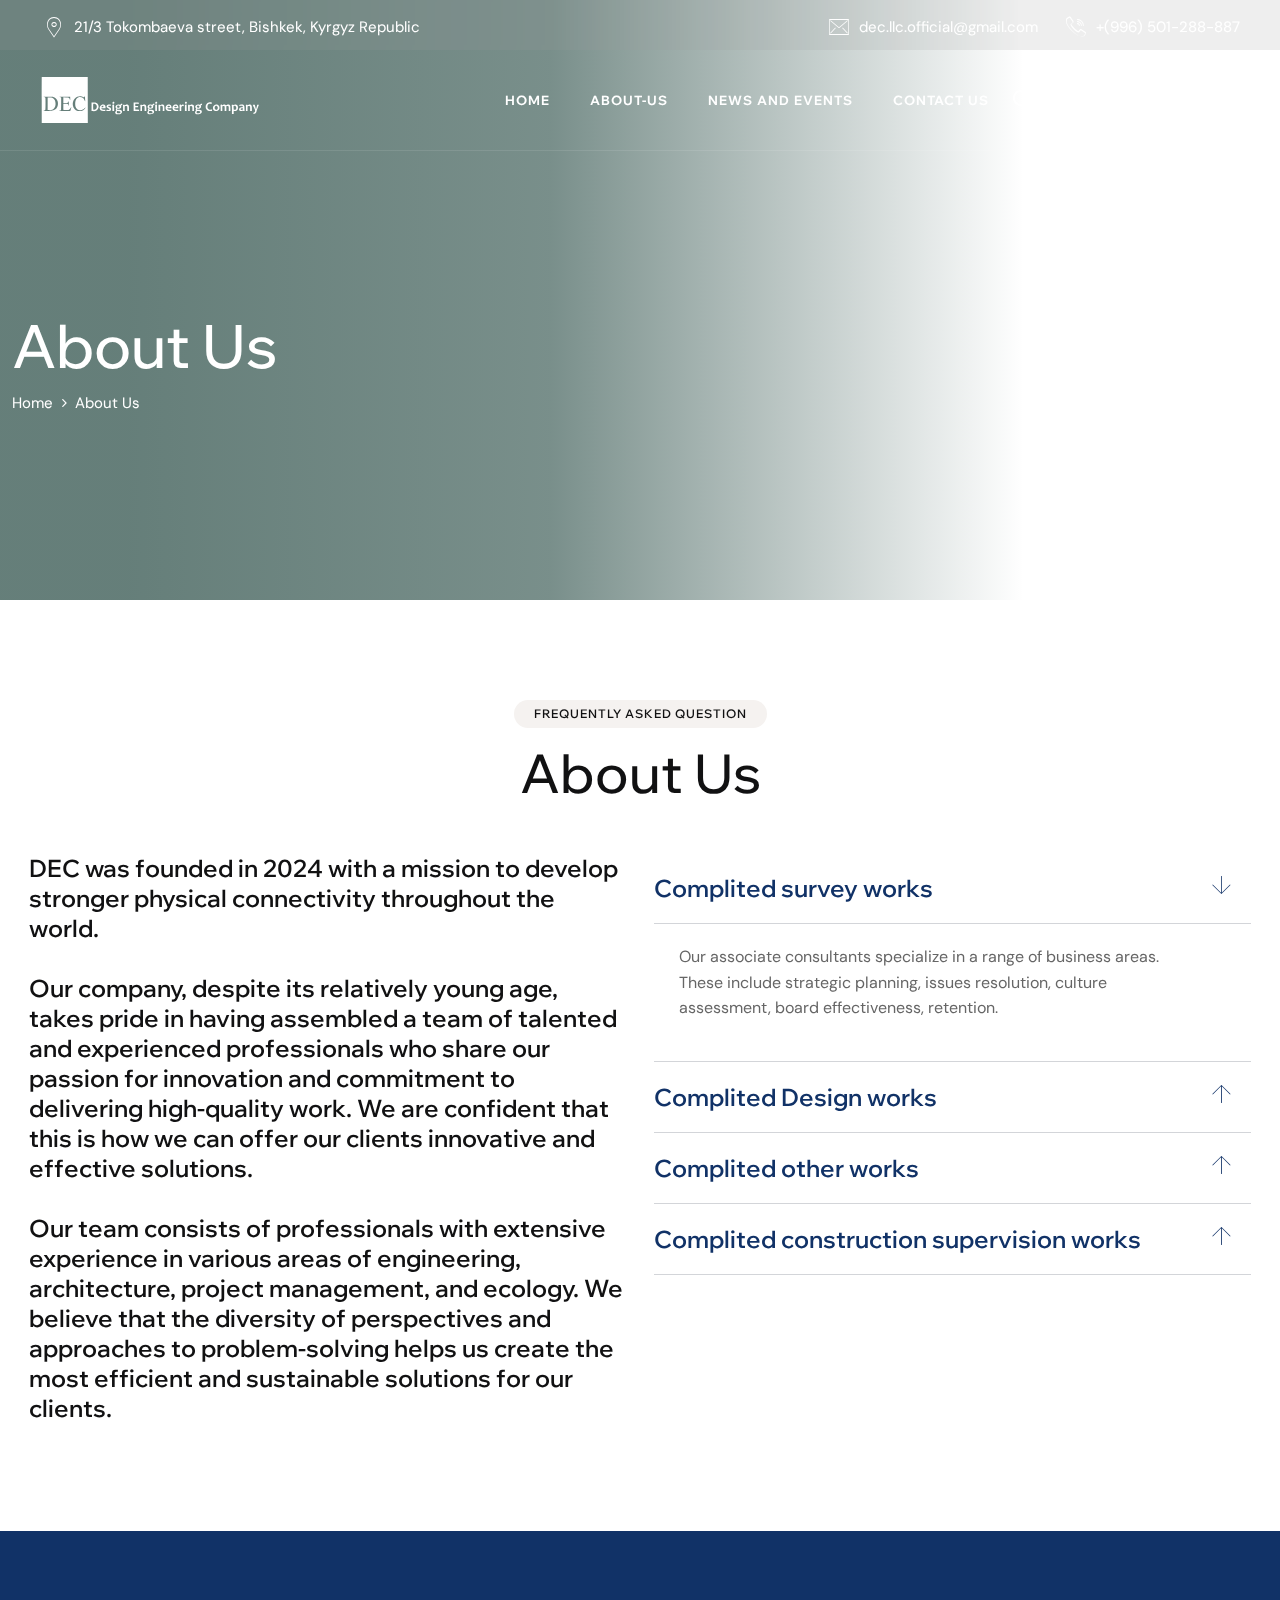
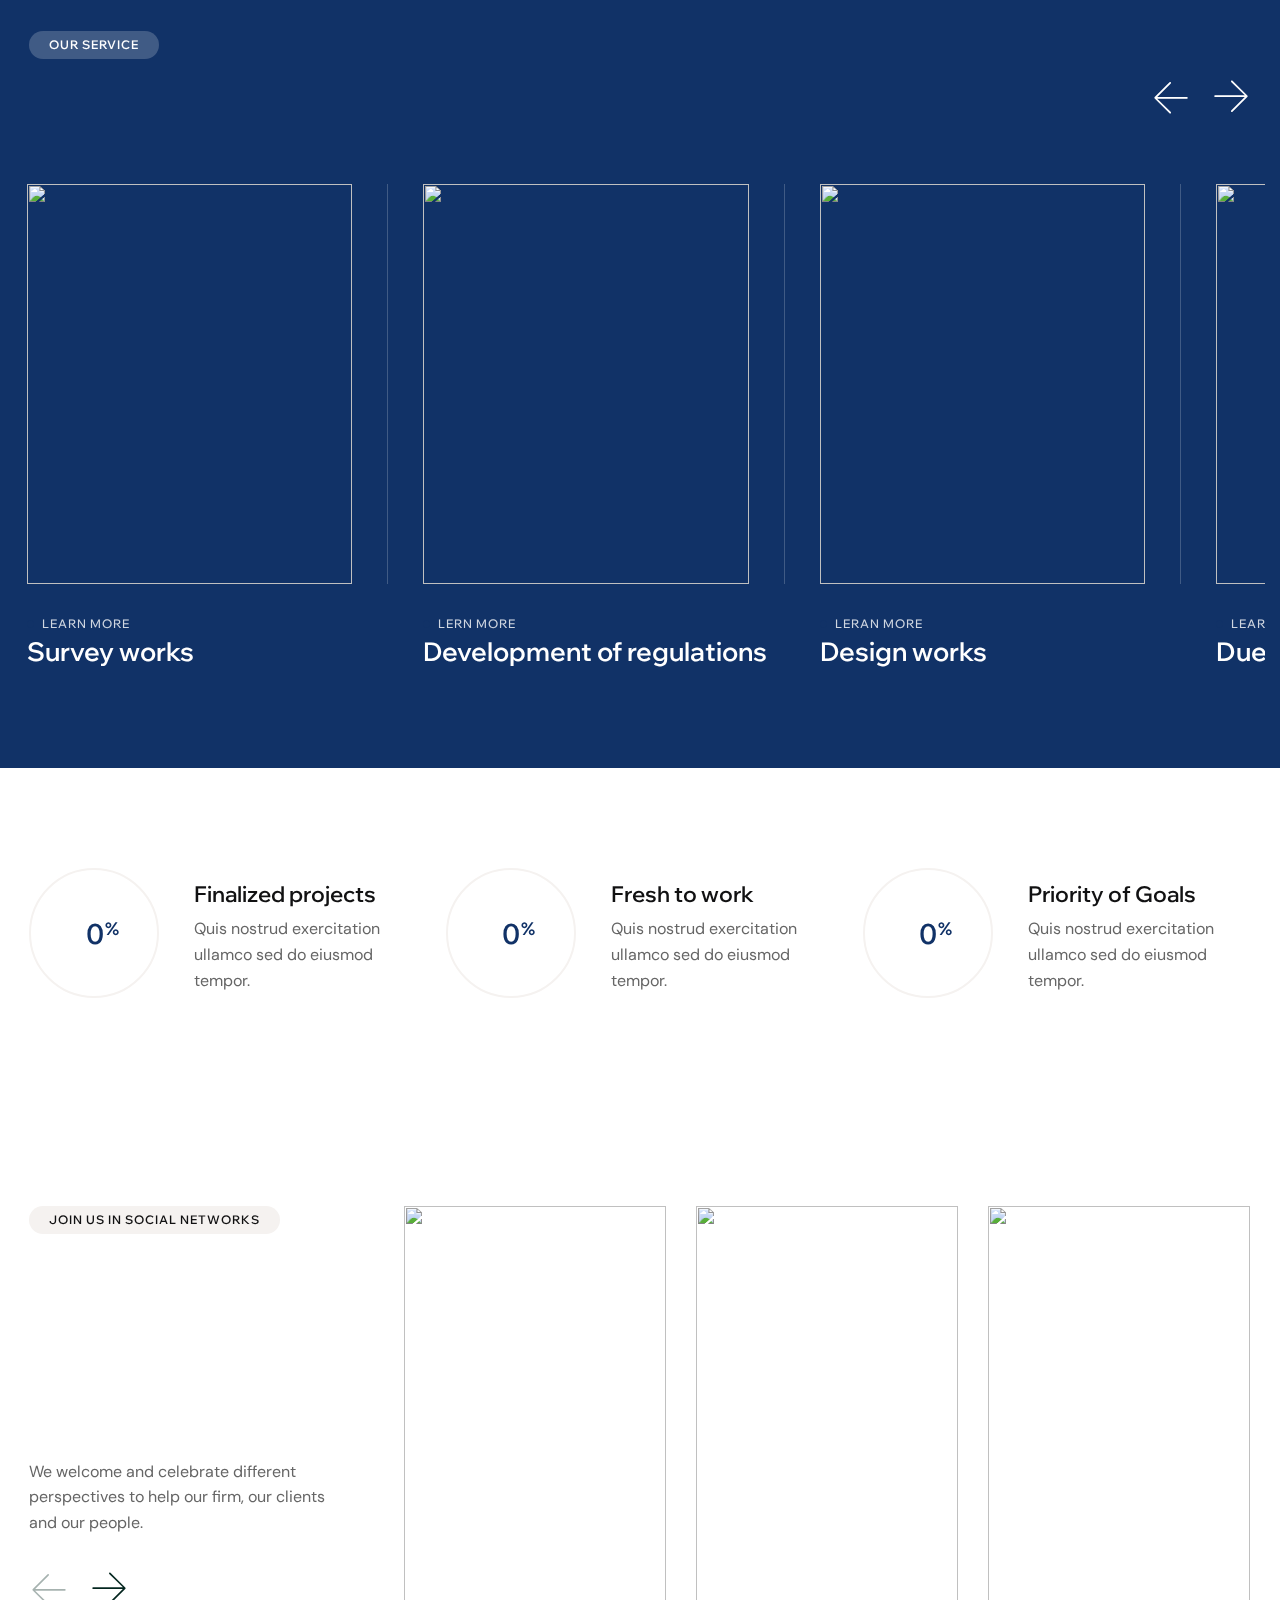
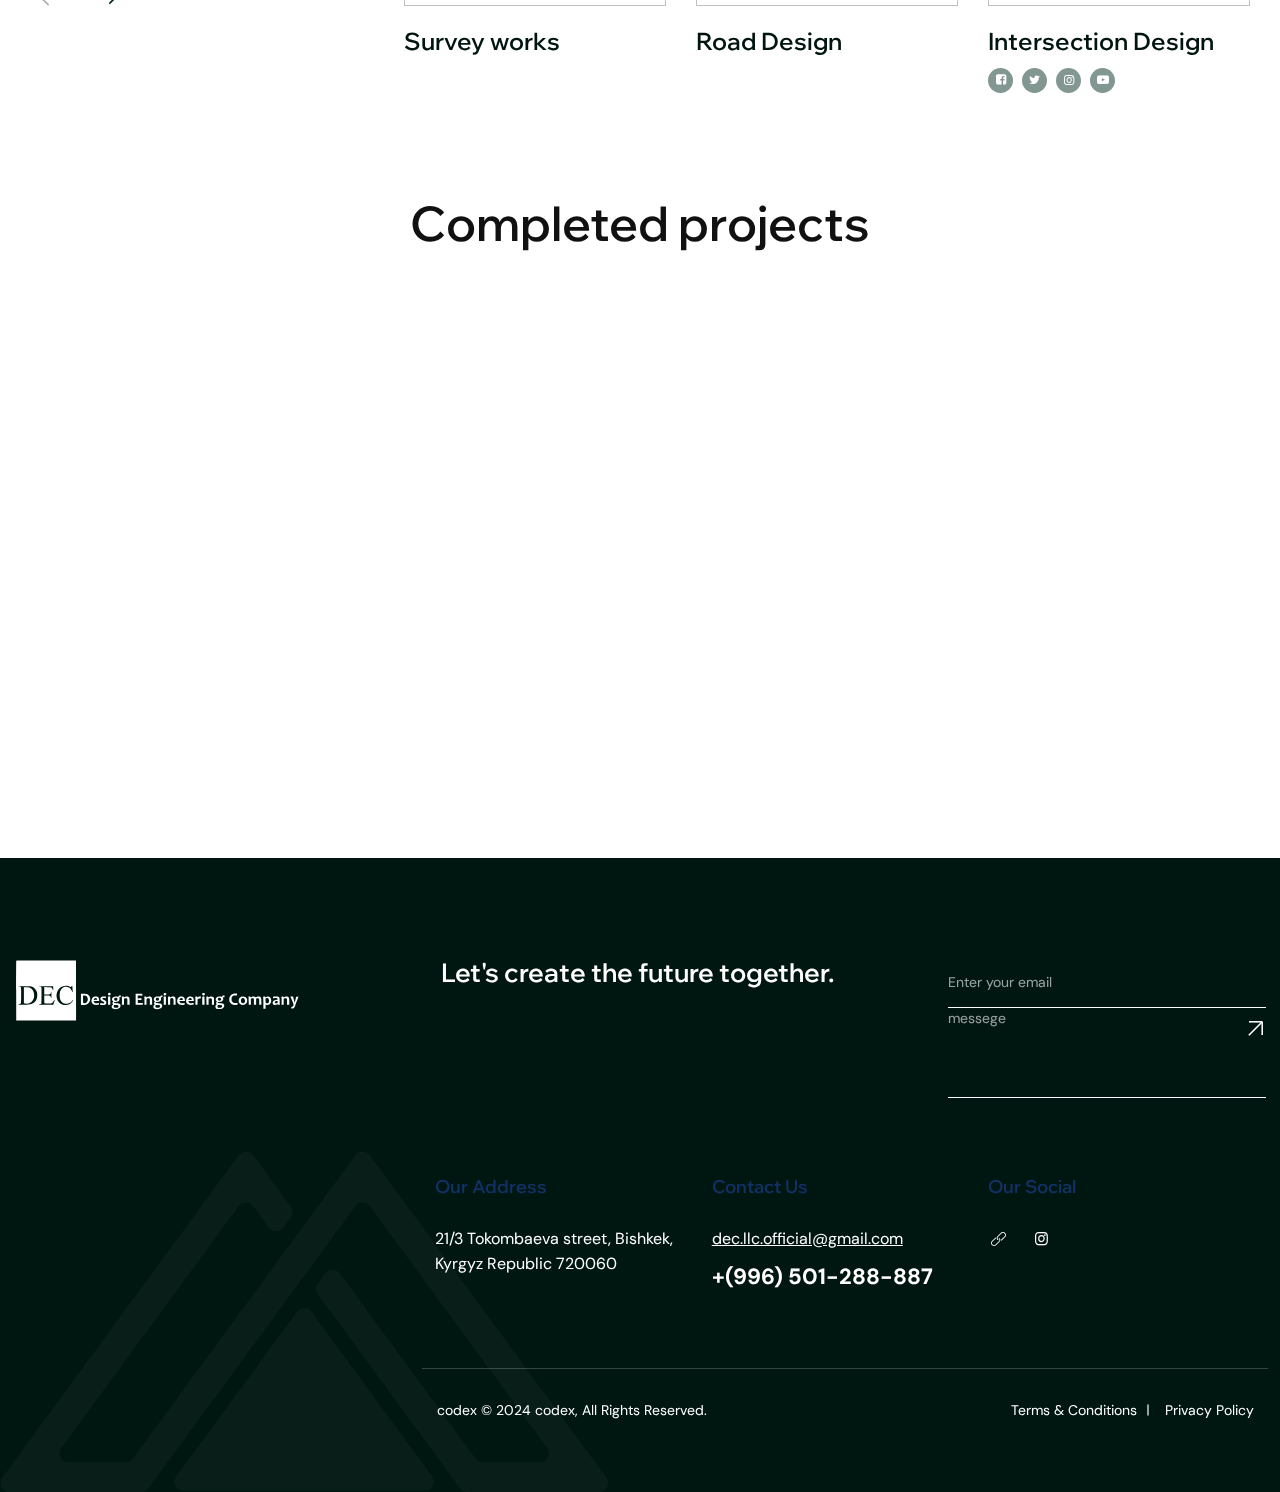
==== commit ec1f54e1: "sex" ====
--- a/about-us.html
+++ b/about-us.html
@@ -98,7 +98,7 @@
 													</li>
 
 													<li>
-														<a href="index.html#">
+														<a href="news.html">
 															News and Events
 
 														</a>
@@ -737,113 +737,7 @@
 			</section>
 			<!-- Team End -->
 
-			<!-- Client Start -->
-			<section class="section-lgb">
-				<div class="container-fluid ps-4 pe-4">
-					<div class="swiper-slider" data-loop="true" data-autoplay="false" data-dots="false"
-						data-arrows="false" data-columns="6" data-margin="30" data-effect="slide">
-						<div class="swiper-wrapper">
-							<!-- Slide1 -->
-							<article class="pbmit-client-style-1 swiper-slide">
-								<div class="pbmit-client-content">
-									<div class="pbmit-client-wrapper pbmit-client-with-hover-img">
-										<h4 class="pbmit-hide">Client 06</h4>
-										<div class="pbmit-client-hover-img">
-											<img src="images/client/client-global-01.png" alt="">
-										</div>
-										<div class="pbmit-featured-img-wrapper">
-											<div class="pbmit-featured-wrapper">
-												<img src="images/client/client-dark-01.png" class="img-fluid" alt="">
-											</div>
-										</div>
-									</div>
-								</div>
-							</article>
-							<!-- Slide2 -->
-							<article class="pbmit-client-style-1 swiper-slide">
-								<div class="pbmit-client-content">
-									<div class="pbmit-client-wrapper pbmit-client-with-hover-img">
-										<h4 class="pbmit-hide">Client 06</h4>
-										<div class="pbmit-client-hover-img">
-											<img src="images/client/client-global-02.png" alt="">
-										</div>
-										<div class="pbmit-featured-img-wrapper">
-											<div class="pbmit-featured-wrapper">
-												<img src="images/client/client-dark-02.png" class="img-fluid" alt="">
-											</div>
-										</div>
-									</div>
-								</div>
-							</article>
-							<!-- Slide3 -->
-							<article class="pbmit-client-style-1 swiper-slide">
-								<div class="pbmit-client-content">
-									<div class="pbmit-client-wrapper pbmit-client-with-hover-img">
-										<h4 class="pbmit-hide">Client 06</h4>
-										<div class="pbmit-client-hover-img">
-											<img src="images/client/client-global-03.png" alt="">
-										</div>
-										<div class="pbmit-featured-img-wrapper">
-											<div class="pbmit-featured-wrapper">
-												<img src="images/client/client-dark-03.png" class="img-fluid" alt="">
-											</div>
-										</div>
-									</div>
-								</div>
-							</article>
-							<!-- Slide4 -->
-							<article class="pbmit-client-style-1 swiper-slide">
-								<div class="pbmit-client-content">
-									<div class="pbmit-client-wrapper pbmit-client-with-hover-img">
-										<h4 class="pbmit-hide">Client 06</h4>
-										<div class="pbmit-client-hover-img">
-											<img src="images/client/client-global-04.png" alt="">
-										</div>
-										<div class="pbmit-featured-img-wrapper">
-											<div class="pbmit-featured-wrapper">
-												<img src="images/client/client-dark-04.png" class="img-fluid" alt="">
-											</div>
-										</div>
-									</div>
-								</div>
-							</article>
-							<!-- Slide5 -->
-							<article class="pbmit-client-style-1 swiper-slide">
-								<div class="pbmit-client-content">
-									<div class="pbmit-client-wrapper pbmit-client-with-hover-img">
-										<h4 class="pbmit-hide">Client 06</h4>
-										<div class="pbmit-client-hover-img">
-											<img src="images/client/client-global-05.png" alt="">
-										</div>
-										<div class="pbmit-featured-img-wrapper">
-											<div class="pbmit-featured-wrapper">
-												<img src="images/client/client-dark-05.png" class="img-fluid" alt="">
-											</div>
-										</div>
-									</div>
-								</div>
-							</article>
-							<!-- Slide6 -->
-							<article class="pbmit-client-style-1 swiper-slide">
-								<div class="pbmit-client-content">
-									<div class="pbmit-client-wrapper pbmit-client-with-hover-img">
-										<h4 class="pbmit-hide">Client 06</h4>
-										<div class="pbmit-client-hover-img">
-											<img src="images/client/client-global-06.png" alt="">
-										</div>
-										<div class="pbmit-featured-img-wrapper">
-											<div class="pbmit-featured-wrapper">
-												<img src="images/client/client-dark-06.png" class="img-fluid" alt="">
-											</div>
-										</div>
-									</div>
-								</div>
-							</article>
-						</div>
-					</div>
-				</div>
-			</section>
-			<!-- Client End -->
+		
 
 			<!-- Testimonial Start -->
 
--- a/css/shortcode.css
+++ b/css/shortcode.css
@@ -3010,7 +3010,7 @@
 	z-index: 1;
 }
 .pbmit-footer-logo img{
-	max-height: 35px;
+	max-height: 65px;
 }
 .pbmit-footer-big-area-wrapper .pbmit-footer-left h3{
 	font-size: 26px;
